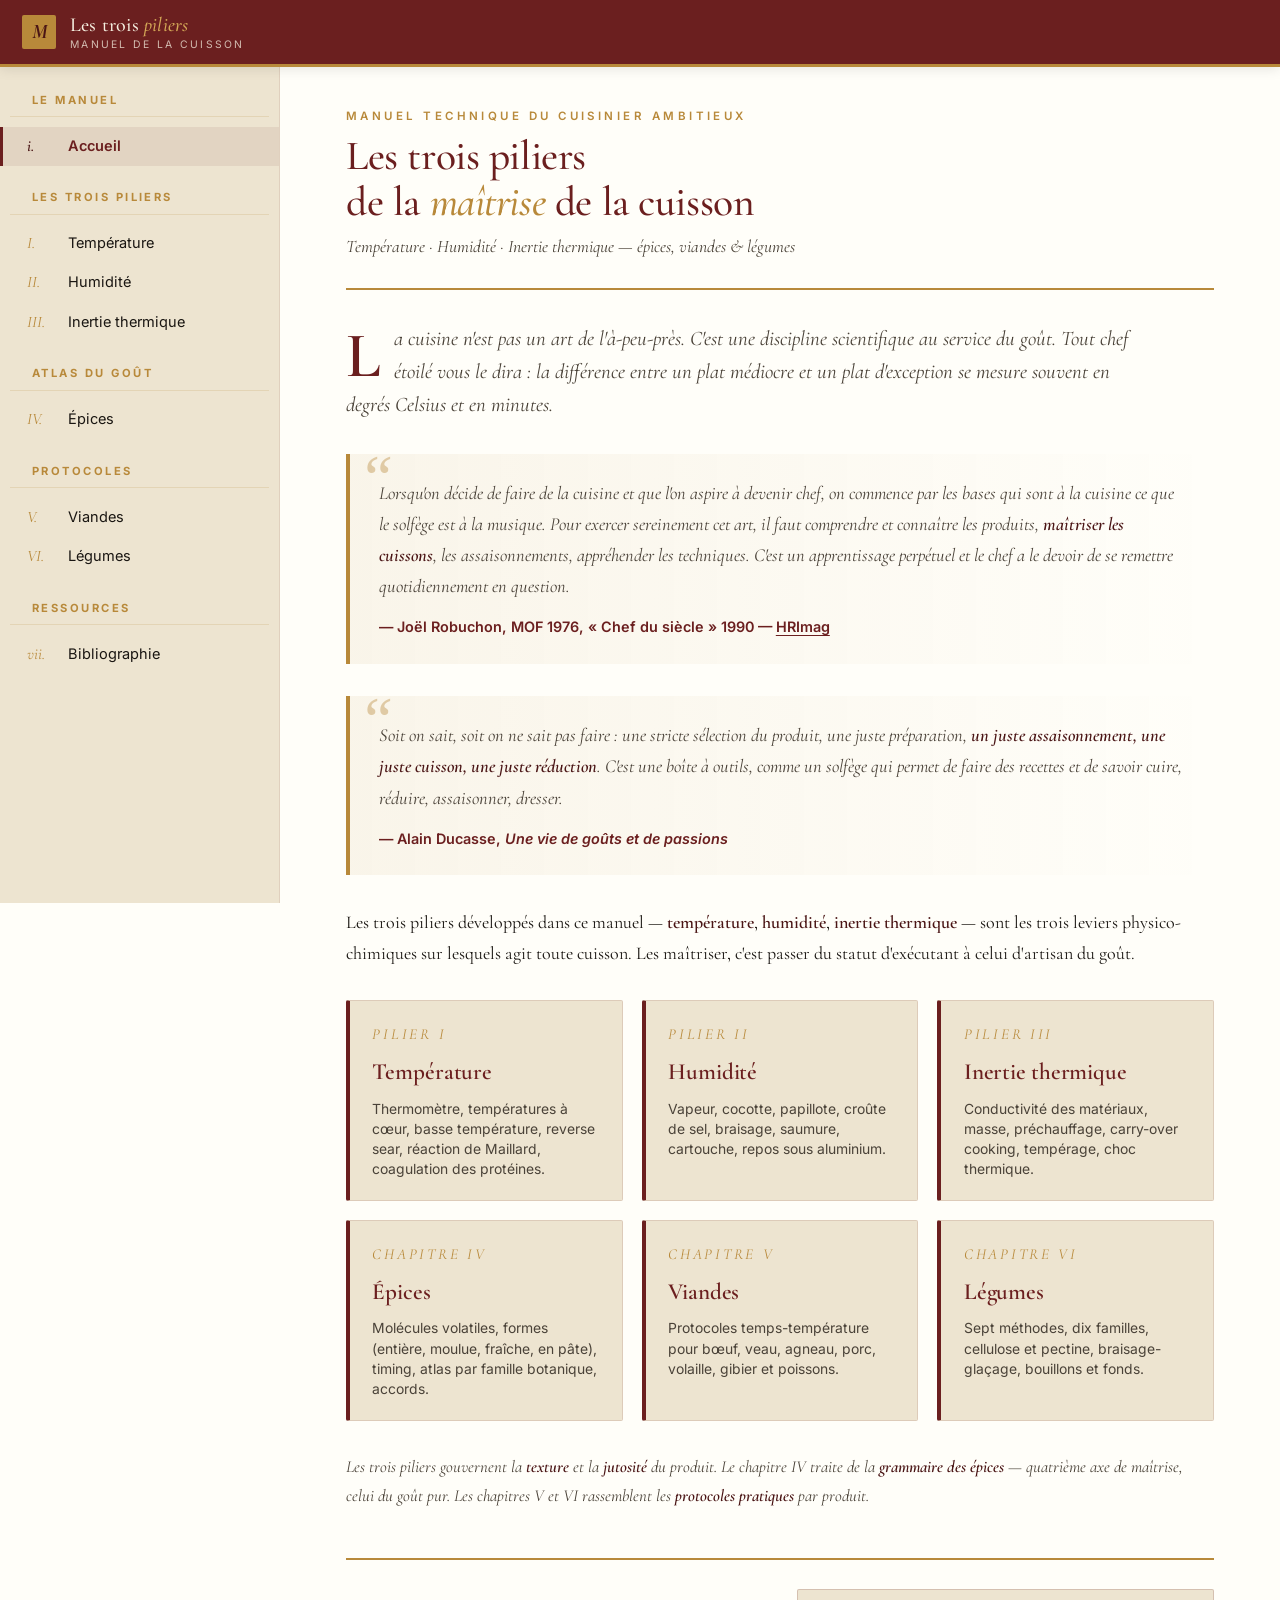
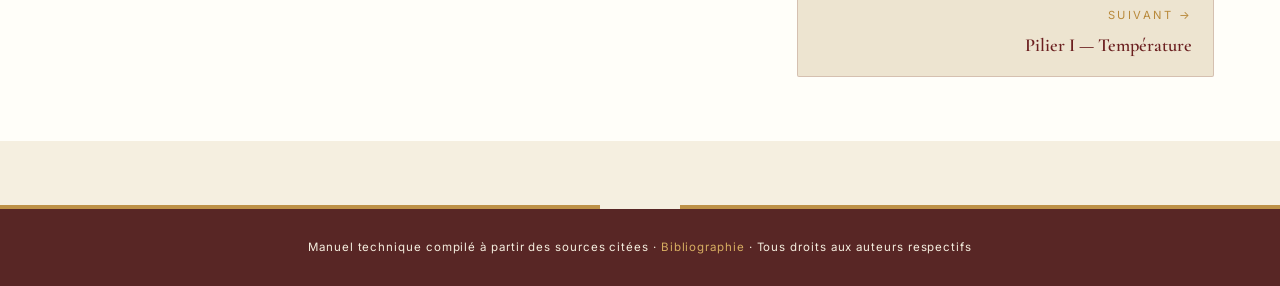
==== index.html @ 74990748 "Initial commit — manuel de cuisson (site statique) Co-Authored-By: Claude Sonnet 4.6 <noreply@anthro" ====
<!DOCTYPE html>
<html lang="fr">
<head>
<meta charset="UTF-8">
<meta name="viewport" content="width=device-width, initial-scale=1.0">
<title>Manuel — Accueil — Manuel de la cuisson</title>
<link rel="preconnect" href="https://fonts.googleapis.com">
<link rel="preconnect" href="https://fonts.gstatic.com" crossorigin>
<link href="https://fonts.googleapis.com/css2?family=Cormorant+Garamond:ital,wght@0,400;0,500;0,600;0,700;1,400&family=Inter:wght@300;400;500;600;700&family=JetBrains+Mono:wght@400;500&display=swap" rel="stylesheet">
<link rel="stylesheet" href="assets/style.css">

<!-- PWA meta -->
<link rel="manifest" href="manifest.json">
<meta name="theme-color" content="#6B1F1F">
<meta name="application-name" content="Manuel de la cuisson">
<meta name="apple-mobile-web-app-capable" content="yes">
<meta name="mobile-web-app-capable" content="yes">
<meta name="apple-mobile-web-app-status-bar-style" content="black-translucent">
<meta name="apple-mobile-web-app-title" content="Cuisson">
<link rel="apple-touch-icon" sizes="180x180" href="assets/apple-touch-icon.png">
<link rel="icon" type="image/png" sizes="192x192" href="assets/icon-192.png">
<link rel="icon" type="image/png" sizes="32x32" href="assets/favicon.png">
<link rel="shortcut icon" href="assets/favicon.png">
</head>
<body>

<header class="site-header">
  <a class="brand" href="index.html">
    <span class="brand-mark">M</span>
    <span class="brand-text">
      Les trois <em>piliers</em>
      <small>Manuel de la cuisson</small>
    </span>
  </a>
  <button class="menu-toggle" id="menuToggle" aria-label="Ouvrir le sommaire" aria-expanded="false" aria-controls="sidebar">☰</button>
</header>

<div class="sidebar-backdrop" id="sidebarBackdrop" aria-hidden="true"></div>

<div class="layout">

<aside class="sidebar" id="sidebar" aria-label="Sommaire du manuel">
  <div class="sidebar-section">
    <div class="sidebar-section-title">Le manuel</div>
    <a href="index.html" class="sidebar-link current"><span class="num">i.</span>Accueil</a>
  </div>
  <div class="sidebar-section">
    <div class="sidebar-section-title">Les trois piliers</div>
    <a href="pilier-1-temperature.html" class="sidebar-link"><span class="num">I.</span>Température</a>
    <a href="pilier-2-humidite.html" class="sidebar-link"><span class="num">II.</span>Humidité</a>
    <a href="pilier-3-inertie.html" class="sidebar-link"><span class="num">III.</span>Inertie thermique</a>
  </div>
  <div class="sidebar-section">
    <div class="sidebar-section-title">Atlas du goût</div>
    <a href="epices.html" class="sidebar-link"><span class="num">IV.</span>Épices</a>
  </div>
  <div class="sidebar-section">
    <div class="sidebar-section-title">Protocoles</div>
    <a href="viandes.html" class="sidebar-link"><span class="num">V.</span>Viandes</a>
    <a href="legumes.html" class="sidebar-link"><span class="num">VI.</span>Légumes</a>
  </div>
  <div class="sidebar-section">
    <div class="sidebar-section-title">Ressources</div>
    <a href="biblio.html" class="sidebar-link"><span class="num">vii.</span>Bibliographie</a>
  </div>
</aside>

<main class="content">

<div class="page-hero">
  <div class="eyebrow">Manuel technique du cuisinier ambitieux</div>
  <h1>Les trois piliers<br>de la <em>maîtrise</em> de la cuisson</h1>
  <p class="subtitle">Température · Humidité · Inertie thermique — épices, viandes & légumes</p>
</div>

<p class="intro-lead">La cuisine n'est pas un art de l'à-peu-près. C'est une discipline scientifique au service du goût. Tout chef étoilé vous le dira&nbsp;: la différence entre un plat médiocre et un plat d'exception se mesure souvent en degrés Celsius et en minutes.</p>

  <blockquote>
    Lorsqu'on décide de faire de la cuisine et que l'on aspire à devenir chef, on commence par les bases qui sont à la cuisine ce que le solfège est à la musique. Pour exercer sereinement cet art, il faut comprendre et connaître les produits, <strong>maîtriser les cuissons</strong>, les assaisonnements, appréhender les techniques. C'est un apprentissage perpétuel et le chef a le devoir de se remettre quotidiennement en question.
    <cite>Joël Robuchon, MOF 1976, &laquo;&nbsp;Chef du siècle&nbsp;&raquo; 1990 — <a href="https://hrimag.com/Quelques-citations-instructives-du-chef-restaurateur-Joel-Robuchon-l-homme-le" target="_blank">HRImag</a></cite>
  </blockquote>

  <blockquote>
    Soit on sait, soit on ne sait pas faire&nbsp;: une stricte sélection du produit, une juste préparation, <strong>un juste assaisonnement, une juste cuisson, une juste réduction</strong>. C'est une boîte à outils, comme un solfège qui permet de faire des recettes et de savoir cuire, réduire, assaisonner, dresser.
    <cite>Alain Ducasse, <em>Une vie de goûts et de passions</em></cite>
  </blockquote>

  <p>Les trois piliers développés dans ce manuel — <strong>température</strong>, <strong>humidité</strong>, <strong>inertie thermique</strong> — sont les trois leviers physico-chimiques sur lesquels agit toute cuisson. Les maîtriser, c'est passer du statut d'exécutant à celui d'artisan du goût.</p>

<div class="home-grid">
  <a class="home-card" href="pilier-1-temperature.html">
    <span class="roman">Pilier I</span>
    <h3>Température</h3>
    <p>Thermomètre, températures à cœur, basse température, reverse sear, réaction de Maillard, coagulation des protéines.</p>
  </a>
  <a class="home-card" href="pilier-2-humidite.html">
    <span class="roman">Pilier II</span>
    <h3>Humidité</h3>
    <p>Vapeur, cocotte, papillote, croûte de sel, braisage, saumure, cartouche, repos sous aluminium.</p>
  </a>
  <a class="home-card" href="pilier-3-inertie.html">
    <span class="roman">Pilier III</span>
    <h3>Inertie thermique</h3>
    <p>Conductivité des matériaux, masse, préchauffage, carry-over cooking, tempérage, choc thermique.</p>
  </a>
  <a class="home-card" href="epices.html">
    <span class="roman">Chapitre IV</span>
    <h3>Épices</h3>
    <p>Molécules volatiles, formes (entière, moulue, fraîche, en pâte), timing, atlas par famille botanique, accords.</p>
  </a>
  <a class="home-card" href="viandes.html">
    <span class="roman">Chapitre V</span>
    <h3>Viandes</h3>
    <p>Protocoles temps-température pour bœuf, veau, agneau, porc, volaille, gibier et poissons.</p>
  </a>
  <a class="home-card" href="legumes.html">
    <span class="roman">Chapitre VI</span>
    <h3>Légumes</h3>
    <p>Sept méthodes, dix familles, cellulose et pectine, braisage-glaçage, bouillons et fonds.</p>
  </a>
</div>

<p style="margin-top:2rem;font-style:italic;color:var(--ink-soft);font-size:1.05rem">Les trois piliers gouvernent la <strong>texture</strong> et la <strong>jutosité</strong> du produit. Le chapitre IV traite de la <strong>grammaire des épices</strong> — quatrième axe de maîtrise, celui du goût pur. Les chapitres V et VI rassemblent les <strong>protocoles pratiques</strong> par produit.</p>

<nav class="pager" aria-label="Pagination">
  <span></span>
  <a class="pager-link next" href="pilier-1-temperature.html">
    <span class="pager-dir">Suivant</span>
    <span class="pager-title">Pilier I — Température</span>
  </a>
</nav>
</main>

</div>

<footer class="site-footer">
  Manuel technique compilé à partir des sources citées · <a href="biblio.html">Bibliographie</a> · Tous droits aux auteurs respectifs
</footer>

<script>
(function(){
  var toggle = document.getElementById('menuToggle');
  var sidebar = document.getElementById('sidebar');
  var backdrop = document.getElementById('sidebarBackdrop');
  if(!toggle || !sidebar) return;
  function open(){
    sidebar.classList.add('open');
    backdrop && backdrop.classList.add('open');
    toggle.setAttribute('aria-expanded','true');
    document.body.style.overflow='hidden';
  }
  function close(){
    sidebar.classList.remove('open');
    backdrop && backdrop.classList.remove('open');
    toggle.setAttribute('aria-expanded','false');
    document.body.style.overflow='';
  }
  toggle.addEventListener('click', function(){
    if(sidebar.classList.contains('open')) close(); else open();
  });
  backdrop && backdrop.addEventListener('click', close);
  document.addEventListener('keydown', function(e){
    if(e.key === 'Escape' && sidebar.classList.contains('open')) close();
  });
})();
</script>

<script>
if ('serviceWorker' in navigator) {
  window.addEventListener('load', function () {
    navigator.serviceWorker.register('service-worker.js').catch(function (err) {
      console.warn('SW registration failed:', err);
    });
  });
}
</script>
</body>
</html>
---- assets/style.css ----
:root{
  --bordeaux:#6B1F1F;
  --bordeaux-dark:#4a1515;
  --cream:#F5EFE0;
  --cream-dark:#EDE4D0;
  --ink:#1a1612;
  --ink-soft:#4a4238;
  --gold:#B8893A;
  --gold-soft:#D4A857;
  --paper:#FFFEF9;
  --astuce-bg:#EDF4E8;
  --astuce-border:#5A7A3E;
  --erreur-bg:#F8E8E4;
  --erreur-border:#A8392E;
  --science-bg:#E8EEF5;
  --science-border:#2E5A8F;
}
*{box-sizing:border-box;margin:0;padding:0}
html{scroll-behavior:smooth;scroll-padding-top:80px}
body{
  font-family:'Cormorant Garamond',Georgia,serif;
  font-size:18px;
  line-height:1.7;
  color:var(--ink);
  background:var(--cream);
  background-image:
    radial-gradient(at 20% 30%,rgba(184,137,58,0.05) 0,transparent 50%),
    radial-gradient(at 80% 70%,rgba(107,31,31,0.04) 0,transparent 50%);
}

/* ===== HEADER ===== */
header.hero{
  background:linear-gradient(135deg,var(--bordeaux) 0%,var(--bordeaux-dark) 100%);
  color:var(--cream);
  padding:5rem 2rem 4rem;
  text-align:center;
  position:relative;
  overflow:hidden;
  border-bottom:8px solid var(--gold);
}
header.hero::before{
  content:"";
  position:absolute;inset:0;
  background-image:
    repeating-linear-gradient(45deg,transparent,transparent 35px,rgba(184,137,58,0.03) 35px,rgba(184,137,58,0.03) 36px);
  pointer-events:none;
}
.hero-eyebrow{
  font-family:'Inter',sans-serif;
  font-size:0.75rem;
  letter-spacing:0.4em;
  text-transform:uppercase;
  color:var(--gold-soft);
  margin-bottom:1.5rem;
  font-weight:500;
}
.hero h1{
  font-family:'Cormorant Garamond',serif;
  font-size:clamp(2.5rem,6vw,4.5rem);
  font-weight:500;
  line-height:1.05;
  margin-bottom:1.5rem;
  letter-spacing:-0.02em;
}
.hero h1 em{
  font-style:italic;
  color:var(--gold-soft);
  font-weight:400;
}
.hero-subtitle{
  font-size:1.25rem;
  font-style:italic;
  max-width:650px;
  margin:0 auto;
  opacity:0.9;
  font-weight:300;
}
.hero-ornament{
  display:flex;
  align-items:center;
  justify-content:center;
  gap:1rem;
  margin-top:2rem;
}
.hero-ornament span{
  width:60px;height:1px;background:var(--gold-soft);
}
.hero-ornament svg{color:var(--gold-soft);width:24px;height:24px}

/* ===== NAV ===== */

nav.toc a::after{
  content:"";
  position:absolute;left:0;bottom:-2px;
  width:0;height:2px;
  background:var(--gold);
  transition:width 0.3s ease;
}

nav.toc a:hover::after{width:100%}

/* ===== MAIN ===== */
main{max-width:1080px;margin:0 auto;padding:3rem 2rem}

section.chapter{
  background:var(--paper);
  padding:3.5rem 3rem;
  margin-bottom:3rem;
  border-radius:2px;
  box-shadow:0 8px 32px rgba(74,21,21,0.08),0 2px 8px rgba(0,0,0,0.04);
  position:relative;
}
section.chapter::before{
  content:"";
  position:absolute;
  top:0;left:0;right:0;
  height:4px;
  background:linear-gradient(90deg,var(--bordeaux),var(--gold),var(--bordeaux));
}

.chapter-number{
  font-family:'Cormorant Garamond',serif;
  font-size:6rem;
  font-weight:500;
  font-style:italic;
  color:var(--gold);
  line-height:1;
  opacity:0.4;
  position:absolute;
  top:1.5rem;right:2.5rem;
  pointer-events:none;
}

h2{
  font-family:'Cormorant Garamond',serif;
  font-size:2.5rem;
  font-weight:500;
  color:var(--bordeaux);
  margin-bottom:0.5rem;
  letter-spacing:-0.01em;
  line-height:1.15;
}
h2 .h2-sub{
  display:block;
  font-size:0.75rem;
  font-family:'Inter',sans-serif;
  font-weight:500;
  letter-spacing:0.4em;
  text-transform:uppercase;
  color:var(--gold);
  margin-bottom:1rem;
}
h2::after{
  content:"";
  display:block;
  width:80px;
  height:3px;
  background:var(--gold);
  margin-top:1.2rem;
  margin-bottom:2rem;
}

h3{
  font-family:'Cormorant Garamond',serif;
  font-size:1.6rem;
  font-weight:600;
  color:var(--bordeaux);
  margin-top:2.5rem;
  margin-bottom:1rem;
  letter-spacing:-0.005em;
}
h3 .h3-num{
  font-style:italic;
  color:var(--gold);
  font-weight:500;
  margin-right:0.5rem;
}

h4{
  font-family:'Inter',sans-serif;
  font-size:1rem;
  font-weight:600;
  color:var(--ink-soft);
  margin-top:1.8rem;
  margin-bottom:0.8rem;
  letter-spacing:0.02em;
}

p{margin-bottom:1.1rem}
p b,strong{color:var(--bordeaux-dark);font-weight:600}

ul,ol{margin:0 0 1.2rem 1.5rem}
li{margin-bottom:0.4rem}

a{color:var(--bordeaux);text-decoration-thickness:1px;text-underline-offset:3px;transition:color 0.2s}
a:hover{color:var(--gold)}

/* ===== TOC interne ===== */
.chapter-toc{
  background:var(--cream-dark);
  border-left:4px solid var(--gold);
  padding:1.2rem 1.5rem;
  margin-bottom:2rem;
  font-family:'Inter',sans-serif;
  font-size:0.85rem;
  line-height:1.8;
}
.chapter-toc strong{
  display:block;
  font-size:0.7rem;
  letter-spacing:0.3em;
  text-transform:uppercase;
  color:var(--bordeaux);
  margin-bottom:0.5rem;
}

/* ===== BLOCKQUOTE ===== */
blockquote{
  border-left:4px solid var(--gold);
  background:linear-gradient(to right,rgba(184,137,58,0.08),transparent);
  padding:1.5rem 1.8rem;
  margin:2rem 0;
  font-family:'Cormorant Garamond',serif;
  font-style:italic;
  font-size:1.15rem;
  color:var(--ink-soft);
  position:relative;
}
blockquote::before{
  content:"\201C";
  position:absolute;
  top:-0.5rem;left:0.5rem;
  font-size:4rem;
  color:var(--gold);
  opacity:0.4;
  font-family:Georgia,serif;
  line-height:1;
}
blockquote cite{
  display:block;
  margin-top:0.8rem;
  font-style:normal;
  font-weight:600;
  color:var(--bordeaux);
  font-size:0.9rem;
  font-family:'Inter',sans-serif;
}
blockquote cite::before{content:"— "}

/* ===== CALLOUTS ===== */
.callout{
  padding:1.2rem 1.5rem;
  margin:1.5rem 0;
  border-radius:2px;
  border-left:4px solid;
  font-size:0.95rem;
  line-height:1.65;
  font-family:'Inter',sans-serif;
}
.callout-title{
  display:block;
  font-weight:700;
  font-size:0.75rem;
  letter-spacing:0.15em;
  text-transform:uppercase;
  margin-bottom:0.6rem;
}
.callout p{margin-bottom:0.5rem;font-family:'Inter',sans-serif}
.callout p:last-child{margin-bottom:0}

.astuce{background:var(--astuce-bg);border-color:var(--astuce-border)}
.astuce .callout-title{color:var(--astuce-border)}
.astuce .callout-title::before{content:"◆ Astuce du chef"}

.erreur{background:var(--erreur-bg);border-color:var(--erreur-border)}
.erreur .callout-title{color:var(--erreur-border)}
.erreur .callout-title::before{content:"✕ Erreur fréquente"}

.science{background:var(--science-bg);border-color:var(--science-border)}
.science .callout-title{color:var(--science-border)}
.science .callout-title::before{content:"⚗ La science derrière la technique"}

/* ===== TABLES ===== */
.table-wrapper{
  overflow-x:auto;
  margin:1.5rem 0;
  border:1px solid rgba(107,31,31,0.15);
  border-radius:2px;
  box-shadow:0 2px 8px rgba(0,0,0,0.04);
}
table{
  width:100%;
  border-collapse:collapse;
  font-family:'Inter',sans-serif;
  font-size:0.9rem;
}
thead{
  background:var(--bordeaux);
  color:var(--cream);
}
th{
  padding:0.9rem 1rem;
  text-align:left;
  font-weight:600;
  letter-spacing:0.03em;
  font-size:0.8rem;
  text-transform:uppercase;
  border-right:1px solid rgba(255,255,255,0.1);
}
th:last-child{border-right:none}
td{
  padding:0.8rem 1rem;
  border-bottom:1px solid rgba(107,31,31,0.08);
  border-right:1px solid rgba(107,31,31,0.06);
  vertical-align:top;
}
td:last-child{border-right:none}
tbody tr:nth-child(even){background:var(--cream-dark)}
tbody tr:hover{background:rgba(184,137,58,0.08)}
td b{color:var(--bordeaux-dark)}

/* ===== INTRO ===== */
.intro-section{
  background:linear-gradient(135deg,var(--paper) 0%,var(--cream-dark) 100%);
}
.intro-lead{
  font-size:1.3rem;
  font-style:italic;
  color:var(--ink-soft);
  margin-bottom:2rem;
  line-height:1.6;
  max-width:800px;
}
.intro-lead::first-letter{
  font-size:4rem;
  float:left;
  line-height:0.9;
  margin:0.3rem 0.8rem 0 0;
  color:var(--bordeaux);
  font-weight:600;
  font-style:normal;
}

/* ===== PILLARS PREVIEW ===== */
.pillars-grid{
  display:grid;
  grid-template-columns:repeat(auto-fit,minmax(280px,1fr));
  gap:1.5rem;
  margin:2.5rem 0;
}
.pillar-card{
  background:var(--paper);
  padding:1.8rem;
  border:1px solid rgba(107,31,31,0.12);
  border-top:4px solid var(--gold);
  position:relative;
  transition:transform 0.3s ease,box-shadow 0.3s ease;
}
.pillar-card:hover{
  transform:translateY(-4px);
  box-shadow:0 12px 32px rgba(74,21,21,0.12);
}
.pillar-card .pillar-num{
  font-family:'Cormorant Garamond',serif;
  font-size:3rem;
  font-style:italic;
  color:var(--gold);
  line-height:1;
  margin-bottom:0.5rem;
  font-weight:500;
}
.pillar-card h4{
  font-family:'Cormorant Garamond',serif;
  font-size:1.5rem;
  font-weight:600;
  color:var(--bordeaux);
  margin-bottom:0.8rem;
  text-transform:none;
  letter-spacing:0;
}
.pillar-card p{
  font-size:0.95rem;
  font-family:'Inter',sans-serif;
  color:var(--ink-soft);
  line-height:1.6;
  margin-bottom:0;
}

/* ===== BIBLIO ===== */
.biblio-grid{
  display:grid;
  grid-template-columns:repeat(auto-fit,minmax(280px,1fr));
  gap:2rem;
  margin-top:1.5rem;
}
.biblio-block h4{
  border-bottom:2px solid var(--gold);
  padding-bottom:0.4rem;
  margin-bottom:1rem;
  font-family:'Cormorant Garamond',serif;
  font-size:1.15rem;
  font-weight:600;
  color:var(--bordeaux);
  text-transform:none;
  letter-spacing:0;
}
.biblio-block ul{margin-left:0;list-style:none}
.biblio-block li{
  font-family:'Inter',sans-serif;
  font-size:0.9rem;
  padding:0.5rem 0;
  border-bottom:1px solid rgba(107,31,31,0.08);
  line-height:1.5;
}
.biblio-block li:last-child{border-bottom:none}

/* ===== FOOTER ===== */
footer{
  background:var(--bordeaux-dark);
  color:var(--cream);
  padding:3rem 2rem;
  text-align:center;
  margin-top:4rem;
  position:relative;
  border-top:6px solid var(--gold);
}
footer::before{
  content:"";
  position:absolute;
  top:-6px;left:50%;
  transform:translateX(-50%);
  width:80px;height:6px;
  background:var(--cream);
}
footer blockquote{
  border:none;
  background:none;
  padding:0;
  max-width:700px;
  margin:0 auto 1.5rem;
  font-size:1.4rem;
  color:var(--gold-soft);
}
footer blockquote::before{display:none}
footer blockquote cite{color:var(--cream);font-style:italic;font-family:'Cormorant Garamond',serif;font-weight:400;font-size:1rem}
footer .copyright{
  font-family:'Inter',sans-serif;
  font-size:0.75rem;
  opacity:0.6;
  letter-spacing:0.08em;
  text-transform:uppercase;
}

/* ===== UTILS ===== */
.lead{font-size:1.15rem;line-height:1.6;color:var(--ink-soft);margin-bottom:1.5rem}

/* ===== ÉPICES — FICHES & GRILLE ===== */
.spice-grid{
  display:grid;
  grid-template-columns:repeat(auto-fit,minmax(320px,1fr));
  gap:1.3rem;
  margin:1.4rem 0 2rem;
}
.spice-card{
  background:var(--cream-dark);
  border:1px solid rgba(107,31,31,0.12);
  border-left:4px solid var(--bordeaux);
  padding:1.2rem 1.3rem 1.1rem;
  border-radius:2px;
  font-family:'Inter',sans-serif;
  font-size:0.86rem;
  line-height:1.55;
  transition:transform 0.25s ease,box-shadow 0.25s ease;
}
.spice-card:hover{
  transform:translateY(-2px);
  box-shadow:0 8px 20px rgba(74,21,21,0.08);
}
.spice-card h5{
  font-family:'Cormorant Garamond',serif;
  font-size:1.35rem;
  font-weight:600;
  color:var(--bordeaux);
  margin-bottom:0.05rem;
  letter-spacing:-0.005em;
  line-height:1.15;
}
.spice-card .latin{
  font-family:'Cormorant Garamond',serif;
  font-style:italic;
  font-size:0.85rem;
  color:var(--ink-soft);
  display:block;
  margin-bottom:0.7rem;
  opacity:0.85;
  border-bottom:1px dotted rgba(107,31,31,0.18);
  padding-bottom:0.4rem;
}
.spice-card dl{
  display:grid;
  grid-template-columns:max-content 1fr;
  gap:0.35rem 0.9rem;
  margin:0.5rem 0 0;
}
.spice-card dt{
  font-weight:700;
  color:var(--bordeaux-dark);
  font-size:0.68rem;
  letter-spacing:0.05em;
  text-transform:uppercase;
  padding-top:0.15rem;
}
.spice-card dd{
  margin:0;
  color:var(--ink);
}
.spice-card dd b{color:var(--bordeaux-dark)}
.spice-family-intro{
  background:linear-gradient(to right,rgba(184,137,58,0.07),transparent);
  border-left:3px solid var(--gold);
  padding:0.9rem 1.2rem;
  margin:1.4rem 0 0.8rem;
  font-family:'Cormorant Garamond',serif;
  font-style:italic;
  font-size:1.05rem;
  color:var(--ink-soft);
  line-height:1.55;
}
h4 .h4-sub{
  display:inline-block;
  font-family:'Cormorant Garamond',serif;
  font-style:italic;
  color:var(--gold);
  margin-right:0.5rem;
  text-transform:none;
  letter-spacing:0;
  font-weight:500;
  font-size:1.05rem;
}
/* En-têtes de famille botanique dans l'Atlas */
#epices h4{
  font-family:'Cormorant Garamond',serif;
  font-size:1.35rem;
  font-weight:600;
  color:var(--bordeaux);
  text-transform:none;
  letter-spacing:-0.005em;
  margin-top:2.3rem;
  padding-bottom:0.4rem;
  border-bottom:2px solid var(--gold);
  display:inline-block;
}

/* ===== RESPONSIVE ===== */
@media (max-width:768px){
  body{font-size:16px}
  section.chapter{padding:2.5rem 1.5rem}
  .chapter-number{font-size:4rem;top:1rem;right:1rem}
  h2{font-size:2rem}
  h3{font-size:1.35rem}
  
  blockquote{padding:1rem 1.2rem;font-size:1.05rem}
  .hero h1{font-size:2.2rem}
  .spice-grid{grid-template-columns:1fr;gap:1rem}
  .spice-card{padding:1rem}
}

/* Print styles */
@media print{
  
  section.chapter{box-shadow:none;page-break-inside:avoid}
}

/* ===== AJOUTS FUSION (V2) ===== */
.family-intro{
  background:linear-gradient(to right,rgba(184,137,58,0.07),transparent);
  border-left:3px solid var(--gold);
  padding:0.9rem 1.2rem;
  margin:1.4rem 0 0.8rem;
  font-family:'Cormorant Garamond',serif;
  font-style:italic;
  font-size:1.05rem;
  color:var(--ink-soft);
  line-height:1.55;
}

.atlas-gap-note{
  background:linear-gradient(to right,rgba(184,137,58,0.10),rgba(184,137,58,0.02));
  border:1px dashed var(--gold);
  border-radius:2px;
  padding:1.2rem 1.5rem;
  margin:1.5rem 0;
  font-family:'Inter',sans-serif;
  font-size:0.88rem;
  color:var(--ink-soft);
  line-height:1.65;
}
.atlas-gap-note strong{color:var(--bordeaux-dark)}

/* ===================================================================
   LAYOUT WIKI MULTI-PAGES
   =================================================================== */

/* Reset base padding/margins on body since layout drives this */
body{
  background:var(--cream);
}

/* ----- HEADER STICKY ----- */
header.site-header{
  position:sticky;
  top:0;
  z-index:50;
  background:var(--bordeaux);
  color:var(--cream);
  border-bottom:3px solid var(--gold);
  padding:0.85rem 1.4rem;
  display:flex;
  align-items:center;
  justify-content:space-between;
  gap:1rem;
  box-shadow:0 2px 12px rgba(0,0,0,0.10);
}
header.site-header .brand{
  display:flex;
  align-items:center;
  gap:0.85rem;
  text-decoration:none;
  color:var(--cream);
}
header.site-header .brand-mark{
  width:34px;height:34px;
  display:flex;align-items:center;justify-content:center;
  background:var(--gold);
  color:var(--bordeaux-dark);
  border-radius:2px;
  font-family:'Cormorant Garamond',serif;
  font-weight:700;
  font-style:italic;
  font-size:1.3rem;
  line-height:1;
}
header.site-header .brand-text{
  font-family:'Cormorant Garamond',serif;
  font-size:1.25rem;
  font-weight:500;
  letter-spacing:0.01em;
  line-height:1.1;
}
header.site-header .brand-text em{
  font-style:italic;
  color:var(--gold-soft);
}
header.site-header .brand-text small{
  display:block;
  font-family:'Inter',sans-serif;
  font-size:0.65rem;
  letter-spacing:0.22em;
  text-transform:uppercase;
  opacity:0.75;
  margin-top:0.2rem;
  font-weight:400;
}

/* Header mobile toggle */
.menu-toggle{
  display:none;
  background:transparent;
  border:1px solid rgba(245,239,224,0.35);
  color:var(--cream);
  width:38px;height:38px;
  border-radius:3px;
  cursor:pointer;
  font-size:1.1rem;
  line-height:1;
  font-family:'Inter',sans-serif;
}
.menu-toggle:hover{background:rgba(245,239,224,0.10)}
.menu-toggle:focus-visible{outline:2px solid var(--gold);outline-offset:2px}

/* ----- LAYOUT ----- */
.layout{
  display:grid;
  grid-template-columns:280px 1fr;
  min-height:calc(100vh - 64px);
  background:var(--paper);
}

/* ----- SIDEBAR ----- */
aside.sidebar{
  background:var(--cream-dark);
  border-right:1px solid rgba(107,31,31,0.10);
  padding:1.5rem 0 4rem;
  font-family:'Inter',sans-serif;
  position:sticky;
  top:64px;
  align-self:start;
  height:calc(100vh - 64px);
  overflow-y:auto;
  scrollbar-width:thin;
  scrollbar-color:var(--gold) transparent;
}
aside.sidebar::-webkit-scrollbar{width:8px}
aside.sidebar::-webkit-scrollbar-thumb{background:var(--gold);border-radius:4px}

.sidebar-section{
  margin-bottom:1.4rem;
}
.sidebar-section-title{
  font-size:0.7rem;
  font-weight:700;
  letter-spacing:0.22em;
  text-transform:uppercase;
  color:var(--gold);
  padding:0 1.4rem 0.4rem;
  border-bottom:1px solid rgba(184,137,58,0.18);
  margin:0 0.6rem 0.6rem;
}
.sidebar-link{
  display:block;
  padding:0.55rem 1.4rem 0.55rem 1.5rem;
  font-size:0.91rem;
  color:var(--ink);
  text-decoration:none;
  line-height:1.35;
  border-left:3px solid transparent;
  transition:background 0.15s,border-color 0.15s,color 0.15s;
}
.sidebar-link:hover{
  background:rgba(184,137,58,0.10);
  color:var(--bordeaux);
}
.sidebar-link.current{
  background:rgba(107,31,31,0.08);
  border-left-color:var(--bordeaux);
  color:var(--bordeaux);
  font-weight:600;
}
.sidebar-link .num{
  font-family:'Cormorant Garamond',serif;
  font-style:italic;
  color:var(--gold);
  font-size:1rem;
  margin-right:0.55rem;
  display:inline-block;
  min-width:2em;
}
.sidebar-link.current .num{color:var(--bordeaux-dark)}

.sidebar-sub{
  display:block;
  padding:0.4rem 1.4rem 0.4rem 3rem;
  font-size:0.82rem;
  color:var(--ink-soft);
  text-decoration:none;
  border-left:3px solid transparent;
  transition:background 0.15s,color 0.15s;
  line-height:1.35;
}
.sidebar-sub:hover{
  background:rgba(184,137,58,0.07);
  color:var(--bordeaux);
}
.sidebar-sub .num{
  color:var(--gold);
  font-family:'Cormorant Garamond',serif;
  font-style:italic;
  margin-right:0.4rem;
  display:inline-block;
  min-width:2.5em;
  font-size:0.92rem;
}

/* ----- CONTENT ----- */
main.content{
  background:var(--paper);
  min-width:0;
  padding:2.5rem 3.5rem 4rem;
  max-width:980px;
}
@media (max-width:1100px){
  main.content{padding:2.2rem 2.2rem 3rem}
}

/* Breadcrumb */
.breadcrumb{
  font-family:'Inter',sans-serif;
  font-size:0.78rem;
  letter-spacing:0.06em;
  color:var(--ink-soft);
  margin-bottom:1.5rem;
  padding-bottom:0.8rem;
  border-bottom:1px solid rgba(107,31,31,0.08);
}
.breadcrumb a{
  color:var(--ink-soft);
  text-decoration:none;
  border-bottom:1px dotted rgba(74,66,56,0.3);
}
.breadcrumb a:hover{color:var(--bordeaux);border-bottom-color:var(--bordeaux)}
.breadcrumb .sep{margin:0 0.5rem;color:var(--gold);opacity:0.7}
.breadcrumb .current{color:var(--bordeaux);font-weight:500}

/* Override .chapter padding since we're in flow content */
section.chapter{
  padding:0;
  margin:0 0 3rem;
  box-shadow:none;
  background:transparent;
}
section.chapter::before{display:none}
section.chapter > .chapter-number{
  display:none; /* handled by hero in content */
}

/* Page hero (replaces the global hero on each chapter page) */
.page-hero{
  margin-bottom:2rem;
  padding-bottom:1.6rem;
  border-bottom:2px solid var(--gold);
}
.page-hero .eyebrow{
  font-family:'Inter',sans-serif;
  font-size:0.72rem;
  font-weight:600;
  letter-spacing:0.3em;
  text-transform:uppercase;
  color:var(--gold);
  margin-bottom:0.5rem;
}
.page-hero h1{
  font-family:'Cormorant Garamond',serif;
  font-size:2.6rem;
  font-weight:500;
  color:var(--bordeaux);
  line-height:1.1;
  letter-spacing:-0.01em;
  margin-bottom:0.4rem;
}
.page-hero h1 em{
  font-style:italic;
  color:var(--gold);
  font-weight:500;
}
.page-hero p.subtitle{
  font-family:'Cormorant Garamond',serif;
  font-style:italic;
  color:var(--ink-soft);
  font-size:1.1rem;
  margin-bottom:0;
}

/* Prev / Next pager */
.pager{
  margin-top:3rem;
  padding-top:1.8rem;
  border-top:2px solid var(--gold);
  display:flex;
  justify-content:space-between;
  gap:1.2rem;
  flex-wrap:wrap;
}
.pager-link{
  flex:1 1 280px;
  max-width:48%;
  display:block;
  padding:1rem 1.3rem;
  border:1px solid rgba(107,31,31,0.18);
  border-radius:2px;
  text-decoration:none;
  background:var(--cream-dark);
  transition:transform 0.18s,box-shadow 0.18s,border-color 0.18s;
}
.pager-link:hover{
  transform:translateY(-2px);
  box-shadow:0 4px 14px rgba(74,21,21,0.10);
  border-color:var(--gold);
}
.pager-link .pager-dir{
  display:block;
  font-family:'Inter',sans-serif;
  font-size:0.7rem;
  letter-spacing:0.22em;
  text-transform:uppercase;
  color:var(--gold);
  margin-bottom:0.3rem;
}
.pager-link .pager-title{
  font-family:'Cormorant Garamond',serif;
  font-size:1.15rem;
  color:var(--bordeaux);
  font-weight:600;
  line-height:1.2;
}
.pager-link.next{text-align:right}
.pager-link.prev .pager-dir::before{content:"← "}
.pager-link.next .pager-dir::after{content:" →"}

/* Footer (compact for multi-page) */
footer.site-footer{
  background:var(--bordeaux-dark);
  color:var(--cream);
  text-align:center;
  padding:1.8rem 1.5rem;
  border-top:4px solid var(--gold);
  font-family:'Inter',sans-serif;
  font-size:0.72rem;
  letter-spacing:0.08em;
  opacity:0.92;
}
footer.site-footer a{color:var(--gold-soft);text-decoration:none}
footer.site-footer a:hover{color:var(--cream)}

/* Mobile overlay (when sidebar opens as drawer) */
.sidebar-backdrop{
  display:none;
  position:fixed;
  inset:0;
  background:rgba(26,22,18,0.5);
  z-index:90;
}
.sidebar-backdrop.open{display:block}

/* ===== INDEX (accueil) ===== */
.home-grid{
  display:grid;
  grid-template-columns:repeat(auto-fit,minmax(240px,1fr));
  gap:1.2rem;
  margin:2rem 0 1.5rem;
}
.home-card{
  display:block;
  background:var(--cream-dark);
  border:1px solid rgba(107,31,31,0.12);
  border-left:4px solid var(--bordeaux);
  padding:1.3rem 1.4rem;
  border-radius:2px;
  text-decoration:none;
  transition:transform 0.18s,box-shadow 0.18s,border-color 0.18s;
}
.home-card:hover{
  transform:translateY(-3px);
  box-shadow:0 8px 22px rgba(74,21,21,0.10);
  border-left-color:var(--gold);
}
.home-card .roman{
  font-family:'Cormorant Garamond',serif;
  font-style:italic;
  font-size:0.95rem;
  color:var(--gold);
  letter-spacing:0.18em;
  text-transform:uppercase;
  margin-bottom:0.3rem;
  display:block;
}
.home-card h3{
  font-family:'Cormorant Garamond',serif;
  color:var(--bordeaux);
  font-size:1.45rem;
  font-weight:600;
  margin:0 0 0.4rem;
  border-bottom:none;
}
.home-card p{
  font-family:'Inter',sans-serif;
  font-size:0.87rem;
  color:var(--ink-soft);
  margin:0;
  line-height:1.45;
}

/* ===== MEDIA QUERIES ===== */
@media (max-width:900px){
  .layout{
    grid-template-columns:1fr;
  }
  aside.sidebar{
    position:fixed;
    top:0; left:0;
    width:min(86vw,320px);
    height:100vh;
    transform:translateX(-100%);
    transition:transform 0.28s ease;
    z-index:95;
    background:var(--paper);
    box-shadow:6px 0 20px rgba(0,0,0,0.18);
    padding-top:1rem;
  }
  aside.sidebar.open{transform:translateX(0)}
  .menu-toggle{display:flex;align-items:center;justify-content:center}
  main.content{padding:1.6rem 1.4rem 3rem;max-width:100%}
  .page-hero h1{font-size:2rem}
  .pager-link{max-width:100%}
}
@media (max-width:600px){
  header.site-header{padding:0.7rem 1rem}
  header.site-header .brand-text{font-size:1.05rem}
  header.site-header .brand-text small{font-size:0.6rem;letter-spacing:0.18em}
  main.content{padding:1.3rem 1.1rem 2.5rem}
  .page-hero h1{font-size:1.7rem}
  body{font-size:16px}
  h2{font-size:1.8rem}
  h3{font-size:1.25rem}
}

@media print{
  header.site-header,aside.sidebar,.pager,.sidebar-backdrop,.menu-toggle,footer.site-footer{display:none !important}
  .layout{display:block}
  main.content{max-width:100%;padding:0}
}
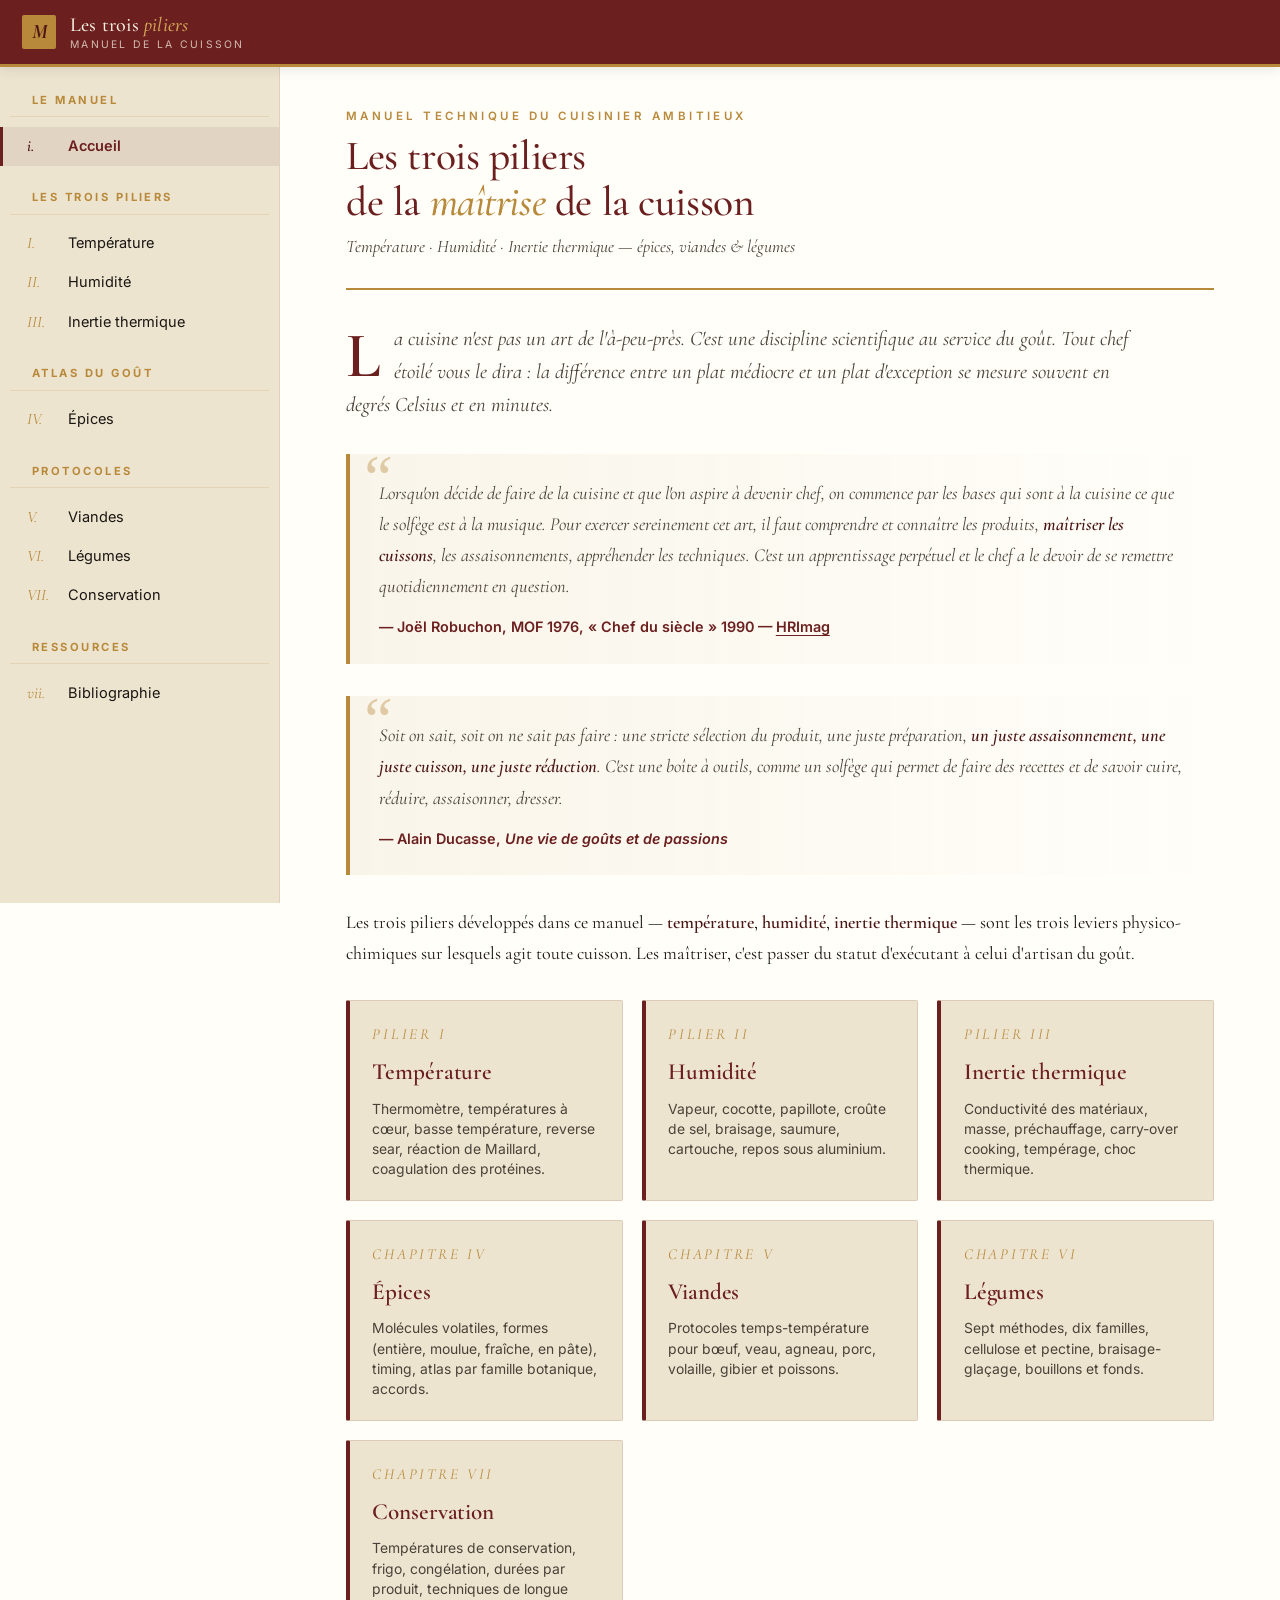
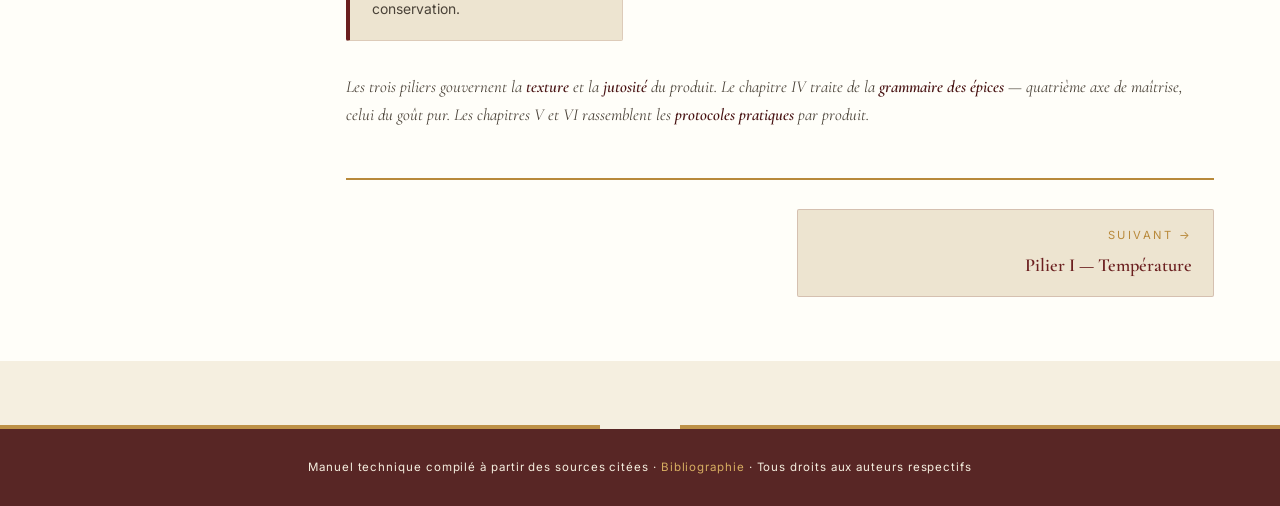
==== commit 78d3fffc: "Ajout de la carte Conservation sur la page d'accueil Co-Authored-By: Claude Sonnet 4.6 <noreply@anth" ====
--- a/index.html
+++ b/index.html
@@ -58,6 +58,7 @@
     <div class="sidebar-section-title">Protocoles</div>
     <a href="viandes.html" class="sidebar-link"><span class="num">V.</span>Viandes</a>
     <a href="legumes.html" class="sidebar-link"><span class="num">VI.</span>Légumes</a>
+    <a href="conservation.html" class="sidebar-link"><span class="num">VII.</span>Conservation</a>
   </div>
   <div class="sidebar-section">
     <div class="sidebar-section-title">Ressources</div>
@@ -118,6 +119,11 @@
     <h3>Légumes</h3>
     <p>Sept méthodes, dix familles, cellulose et pectine, braisage-glaçage, bouillons et fonds.</p>
   </a>
+  <a class="home-card" href="conservation.html">
+    <span class="roman">Chapitre VII</span>
+    <h3>Conservation</h3>
+    <p>Températures de conservation, frigo, congélation, durées par produit, techniques de longue conservation.</p>
+  </a>
 </div>
 
 <p style="margin-top:2rem;font-style:italic;color:var(--ink-soft);font-size:1.05rem">Les trois piliers gouvernent la <strong>texture</strong> et la <strong>jutosité</strong> du produit. Le chapitre IV traite de la <strong>grammaire des épices</strong> — quatrième axe de maîtrise, celui du goût pur. Les chapitres V et VI rassemblent les <strong>protocoles pratiques</strong> par produit.</p>
--- a/assets/style.css
+++ b/assets/style.css
@@ -1010,3 +1010,112 @@
   .layout{display:block}
   main.content{max-width:100%;padding:0}
 }
+
+/* ===== FLOATING SECTION BUTTON ===== */
+.toc-float-btn{
+  display:none;
+  position:fixed;
+  bottom:1.4rem;
+  right:1.2rem;
+  z-index:900;
+  background:var(--bordeaux);
+  color:var(--cream);
+  border:2px solid var(--gold);
+  border-radius:2rem;
+  padding:0.55rem 1.1rem;
+  font-family:'Inter',sans-serif;
+  font-size:0.75rem;
+  font-weight:600;
+  letter-spacing:0.1em;
+  text-transform:uppercase;
+  cursor:pointer;
+  box-shadow:0 4px 20px rgba(74,21,21,0.35);
+  transition:background 0.2s,transform 0.15s;
+  align-items:center;
+  gap:0.4rem;
+}
+.toc-float-btn:active{transform:scale(0.94)}
+
+/* ===== SECTION BOTTOM SHEET ===== */
+.toc-sheet-backdrop{
+  display:none;
+  position:fixed;
+  inset:0;
+  background:rgba(26,22,18,0.5);
+  z-index:950;
+}
+.toc-sheet-backdrop.open{display:block}
+
+.toc-sheet{
+  position:fixed;
+  bottom:0;left:0;right:0;
+  background:var(--paper);
+  border-top:4px solid var(--gold);
+  border-radius:16px 16px 0 0;
+  max-height:72vh;
+  overflow-y:auto;
+  z-index:960;
+  transform:translateY(100%);
+  transition:transform 0.28s cubic-bezier(0.32,0.72,0,1);
+  padding:1.4rem 1.4rem 2.5rem;
+  -webkit-overflow-scrolling:touch;
+}
+.toc-sheet.open{transform:translateY(0)}
+
+.toc-sheet-header{
+  display:flex;
+  align-items:center;
+  justify-content:space-between;
+  margin-bottom:0.9rem;
+  padding-bottom:0.7rem;
+  border-bottom:1px solid var(--cream-dark);
+}
+.toc-sheet-title{
+  font-family:'Inter',sans-serif;
+  font-size:0.68rem;
+  font-weight:600;
+  letter-spacing:0.32em;
+  text-transform:uppercase;
+  color:var(--bordeaux);
+}
+.toc-sheet-close{
+  background:none;
+  border:none;
+  font-size:1.2rem;
+  color:var(--ink-soft);
+  cursor:pointer;
+  padding:0.2rem 0.5rem;
+  line-height:1;
+}
+.toc-sheet-list{
+  list-style:none;
+  margin:0;padding:0;
+}
+.toc-sheet-list li a{
+  display:flex;
+  align-items:baseline;
+  gap:0.6rem;
+  padding:0.65rem 0;
+  border-bottom:1px solid var(--cream-dark);
+  font-family:'Inter',sans-serif;
+  font-size:0.9rem;
+  color:var(--ink);
+  text-decoration:none;
+}
+.toc-sheet-list li:last-child a{border-bottom:none}
+.toc-sheet-list li a:active{color:var(--bordeaux)}
+.toc-num{
+  font-family:'Cormorant Garamond',serif;
+  font-style:italic;
+  color:var(--gold);
+  font-size:0.85rem;
+  min-width:2rem;
+  flex-shrink:0;
+}
+
+@media (max-width:900px){
+  .toc-float-btn{display:flex}
+}
+@media print{
+  .toc-float-btn,.toc-sheet,.toc-sheet-backdrop{display:none !important}
+}
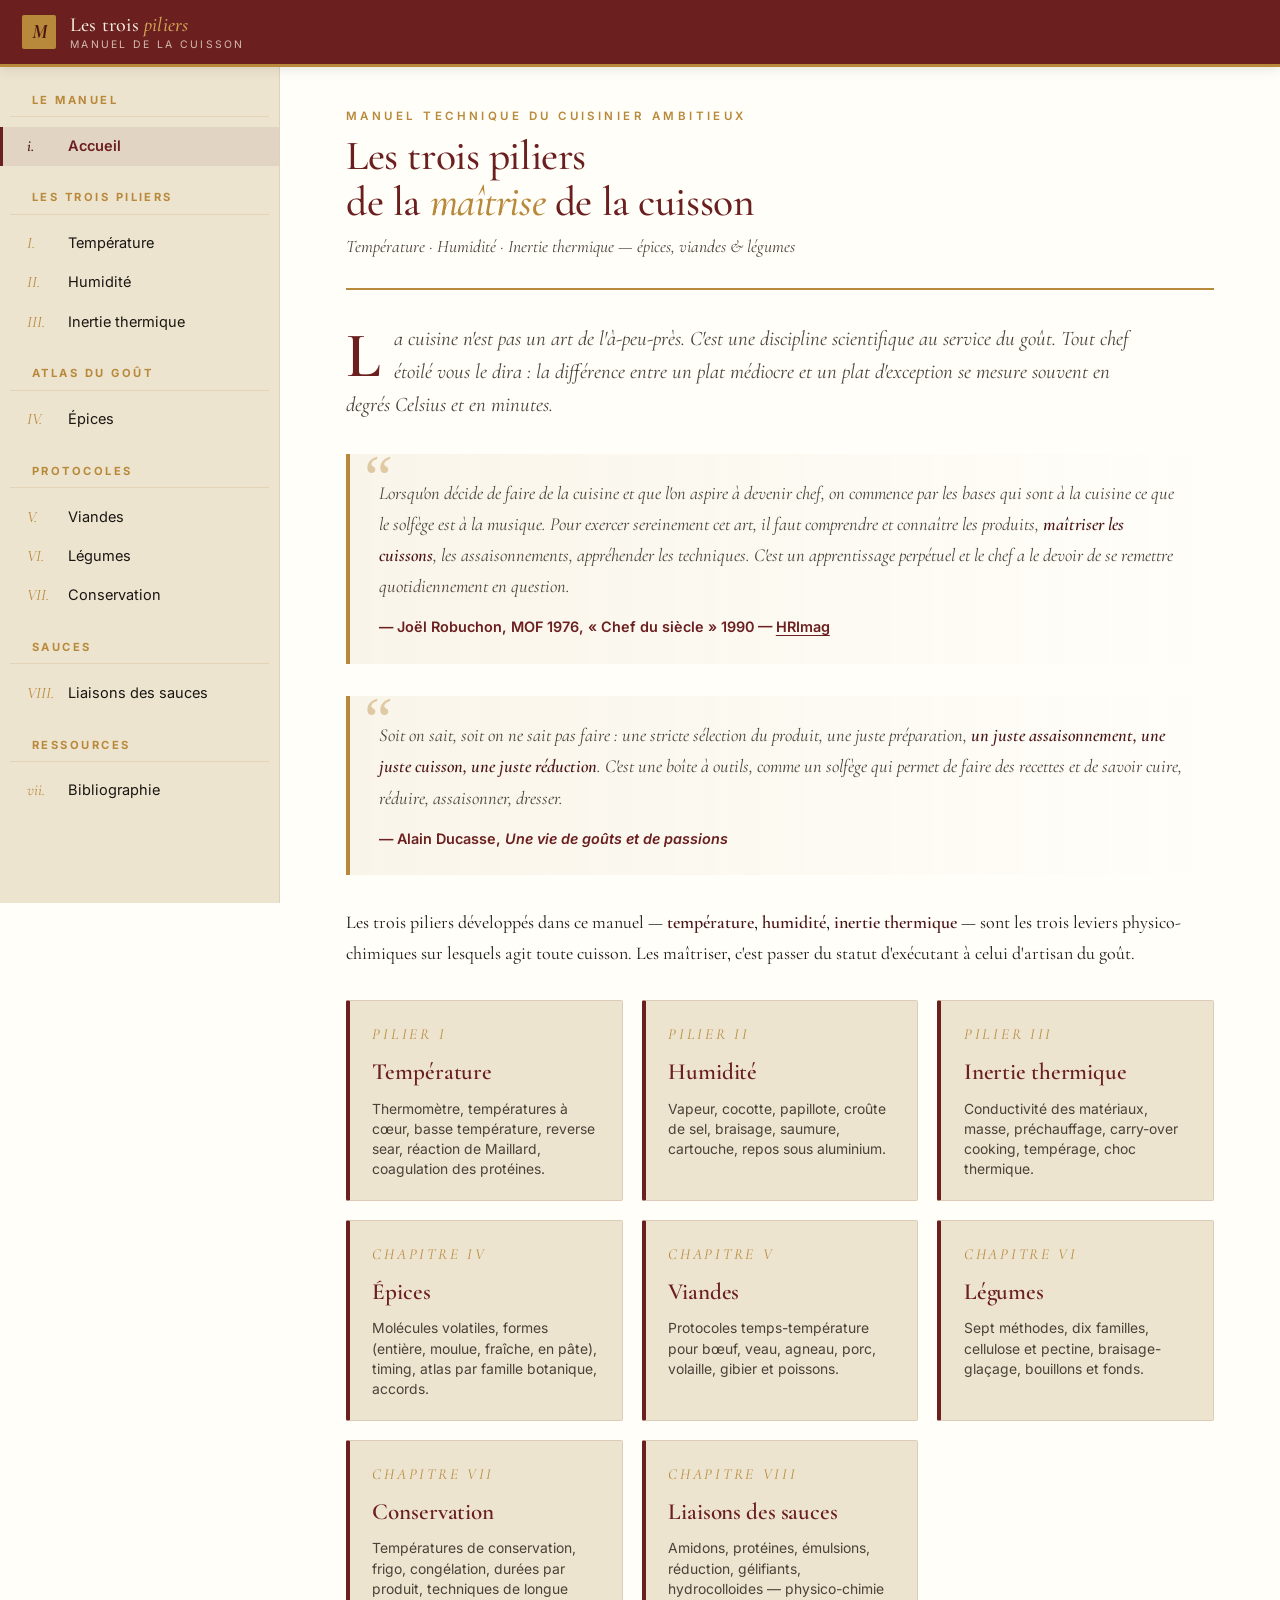
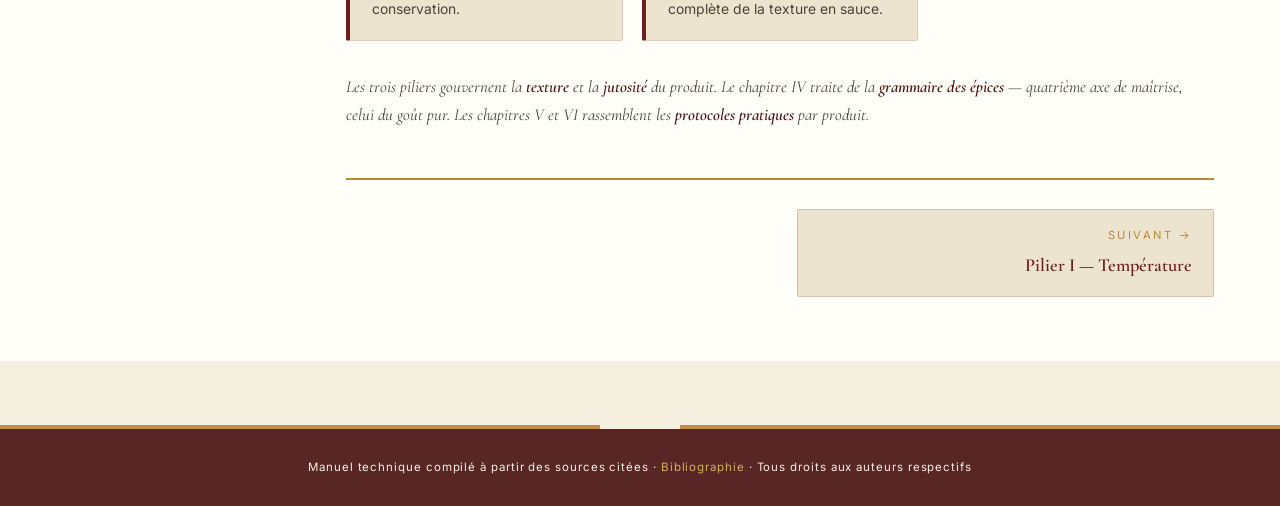
==== commit 30bf4bca: "Chapitre VIII — Liaisons des sauces Nouvelle page liaisons.html couvrant les 7 familles de liaisons " ====
--- a/index.html
+++ b/index.html
@@ -59,6 +59,10 @@
     <a href="viandes.html" class="sidebar-link"><span class="num">V.</span>Viandes</a>
     <a href="legumes.html" class="sidebar-link"><span class="num">VI.</span>Légumes</a>
     <a href="conservation.html" class="sidebar-link"><span class="num">VII.</span>Conservation</a>
+  </div>
+  <div class="sidebar-section">
+    <div class="sidebar-section-title">Sauces</div>
+    <a href="liaisons.html" class="sidebar-link"><span class="num">VIII.</span>Liaisons des sauces</a>
   </div>
   <div class="sidebar-section">
     <div class="sidebar-section-title">Ressources</div>
@@ -124,6 +128,11 @@
     <h3>Conservation</h3>
     <p>Températures de conservation, frigo, congélation, durées par produit, techniques de longue conservation.</p>
   </a>
+  <a class="home-card" href="liaisons.html">
+    <span class="roman">Chapitre VIII</span>
+    <h3>Liaisons des sauces</h3>
+    <p>Amidons, protéines, émulsions, réduction, gélifiants, hydrocolloides — physico-chimie complète de la texture en sauce.</p>
+  </a>
 </div>
 
 <p style="margin-top:2rem;font-style:italic;color:var(--ink-soft);font-size:1.05rem">Les trois piliers gouvernent la <strong>texture</strong> et la <strong>jutosité</strong> du produit. Le chapitre IV traite de la <strong>grammaire des épices</strong> — quatrième axe de maîtrise, celui du goût pur. Les chapitres V et VI rassemblent les <strong>protocoles pratiques</strong> par produit.</p>
@@ -143,33 +152,7 @@
   Manuel technique compilé à partir des sources citées · <a href="biblio.html">Bibliographie</a> · Tous droits aux auteurs respectifs
 </footer>
 
-<script>
-(function(){
-  var toggle = document.getElementById('menuToggle');
-  var sidebar = document.getElementById('sidebar');
-  var backdrop = document.getElementById('sidebarBackdrop');
-  if(!toggle || !sidebar) return;
-  function open(){
-    sidebar.classList.add('open');
-    backdrop && backdrop.classList.add('open');
-    toggle.setAttribute('aria-expanded','true');
-    document.body.style.overflow='hidden';
-  }
-  function close(){
-    sidebar.classList.remove('open');
-    backdrop && backdrop.classList.remove('open');
-    toggle.setAttribute('aria-expanded','false');
-    document.body.style.overflow='';
-  }
-  toggle.addEventListener('click', function(){
-    if(sidebar.classList.contains('open')) close(); else open();
-  });
-  backdrop && backdrop.addEventListener('click', close);
-  document.addEventListener('keydown', function(e){
-    if(e.key === 'Escape' && sidebar.classList.contains('open')) close();
-  });
-})();
-</script>
+<script src="assets/sidebar.js"></script>
 
 <script>
 if ('serviceWorker' in navigator) {
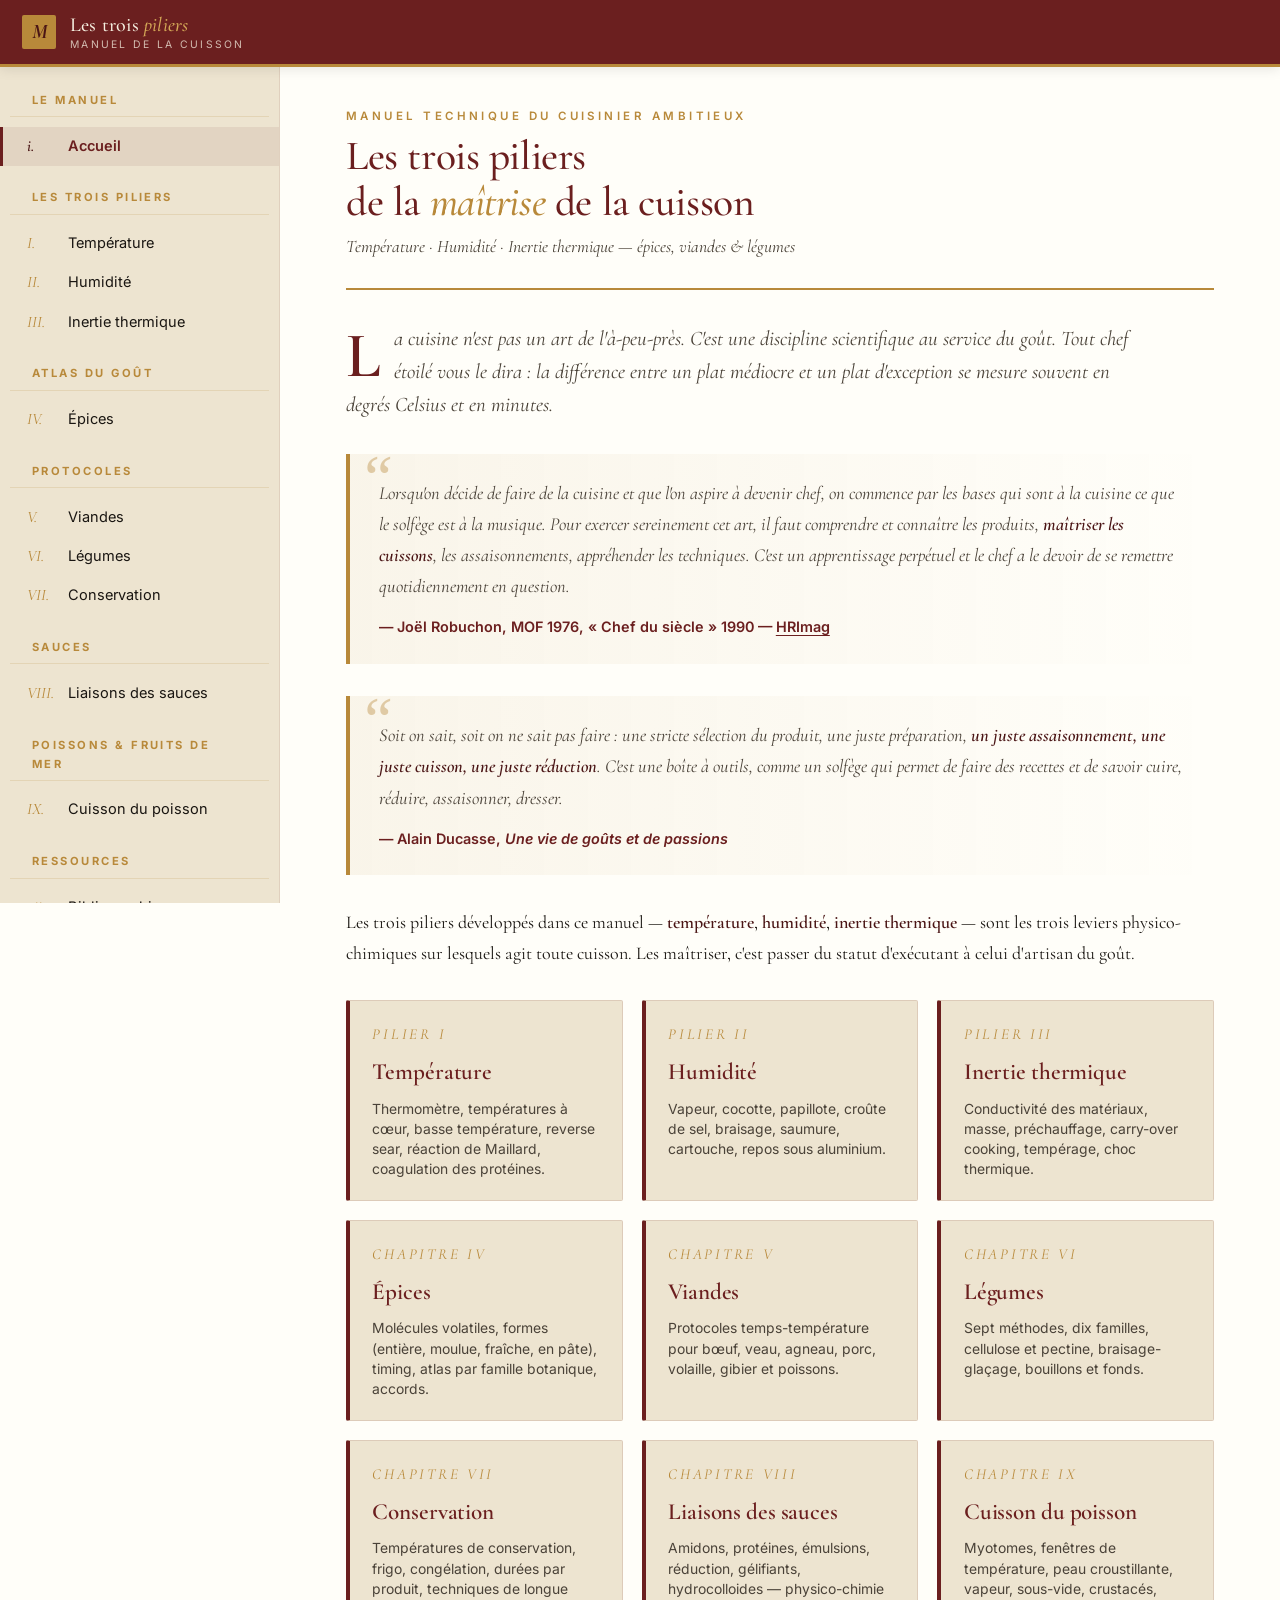
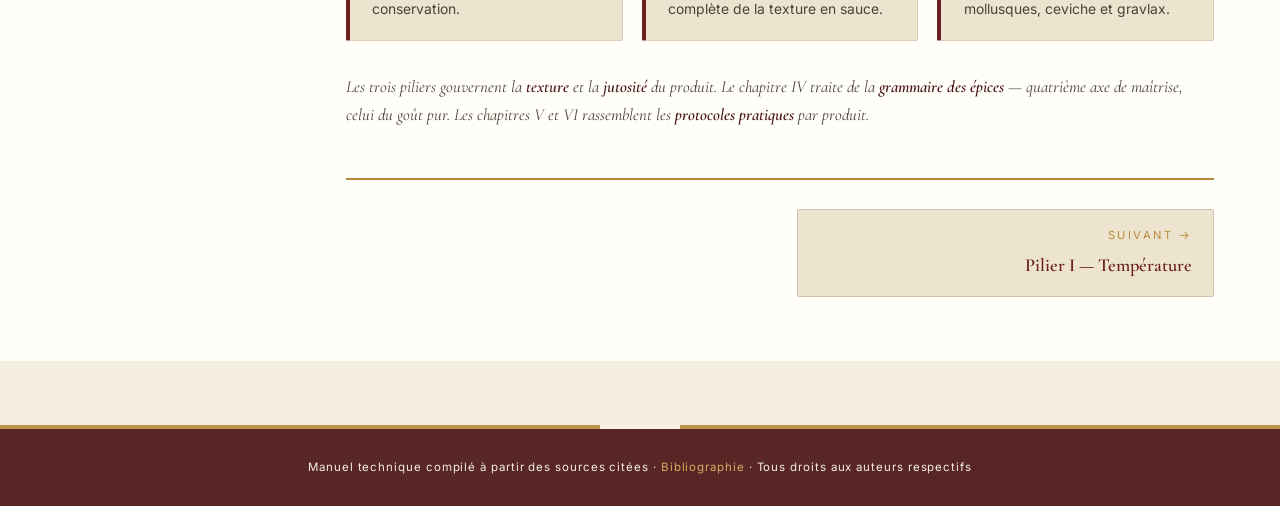
==== commit 81e72448: "Chapitre IX — Cuisson du poisson Ajout de poisson.html et intégration du chapitre dans la sidebar, l" ====
--- a/index.html
+++ b/index.html
@@ -63,6 +63,10 @@
   <div class="sidebar-section">
     <div class="sidebar-section-title">Sauces</div>
     <a href="liaisons.html" class="sidebar-link"><span class="num">VIII.</span>Liaisons des sauces</a>
+  </div>
+  <div class="sidebar-section">
+    <div class="sidebar-section-title">Poissons &amp; fruits de mer</div>
+    <a href="poisson.html" class="sidebar-link"><span class="num">IX.</span>Cuisson du poisson</a>
   </div>
   <div class="sidebar-section">
     <div class="sidebar-section-title">Ressources</div>
@@ -133,6 +137,11 @@
     <h3>Liaisons des sauces</h3>
     <p>Amidons, protéines, émulsions, réduction, gélifiants, hydrocolloides — physico-chimie complète de la texture en sauce.</p>
   </a>
+  <a class="home-card" href="poisson.html">
+    <span class="roman">Chapitre IX</span>
+    <h3>Cuisson du poisson</h3>
+    <p>Myotomes, fenêtres de température, peau croustillante, vapeur, sous-vide, crustacés, mollusques, ceviche et gravlax.</p>
+  </a>
 </div>
 
 <p style="margin-top:2rem;font-style:italic;color:var(--ink-soft);font-size:1.05rem">Les trois piliers gouvernent la <strong>texture</strong> et la <strong>jutosité</strong> du produit. Le chapitre IV traite de la <strong>grammaire des épices</strong> — quatrième axe de maîtrise, celui du goût pur. Les chapitres V et VI rassemblent les <strong>protocoles pratiques</strong> par produit.</p>
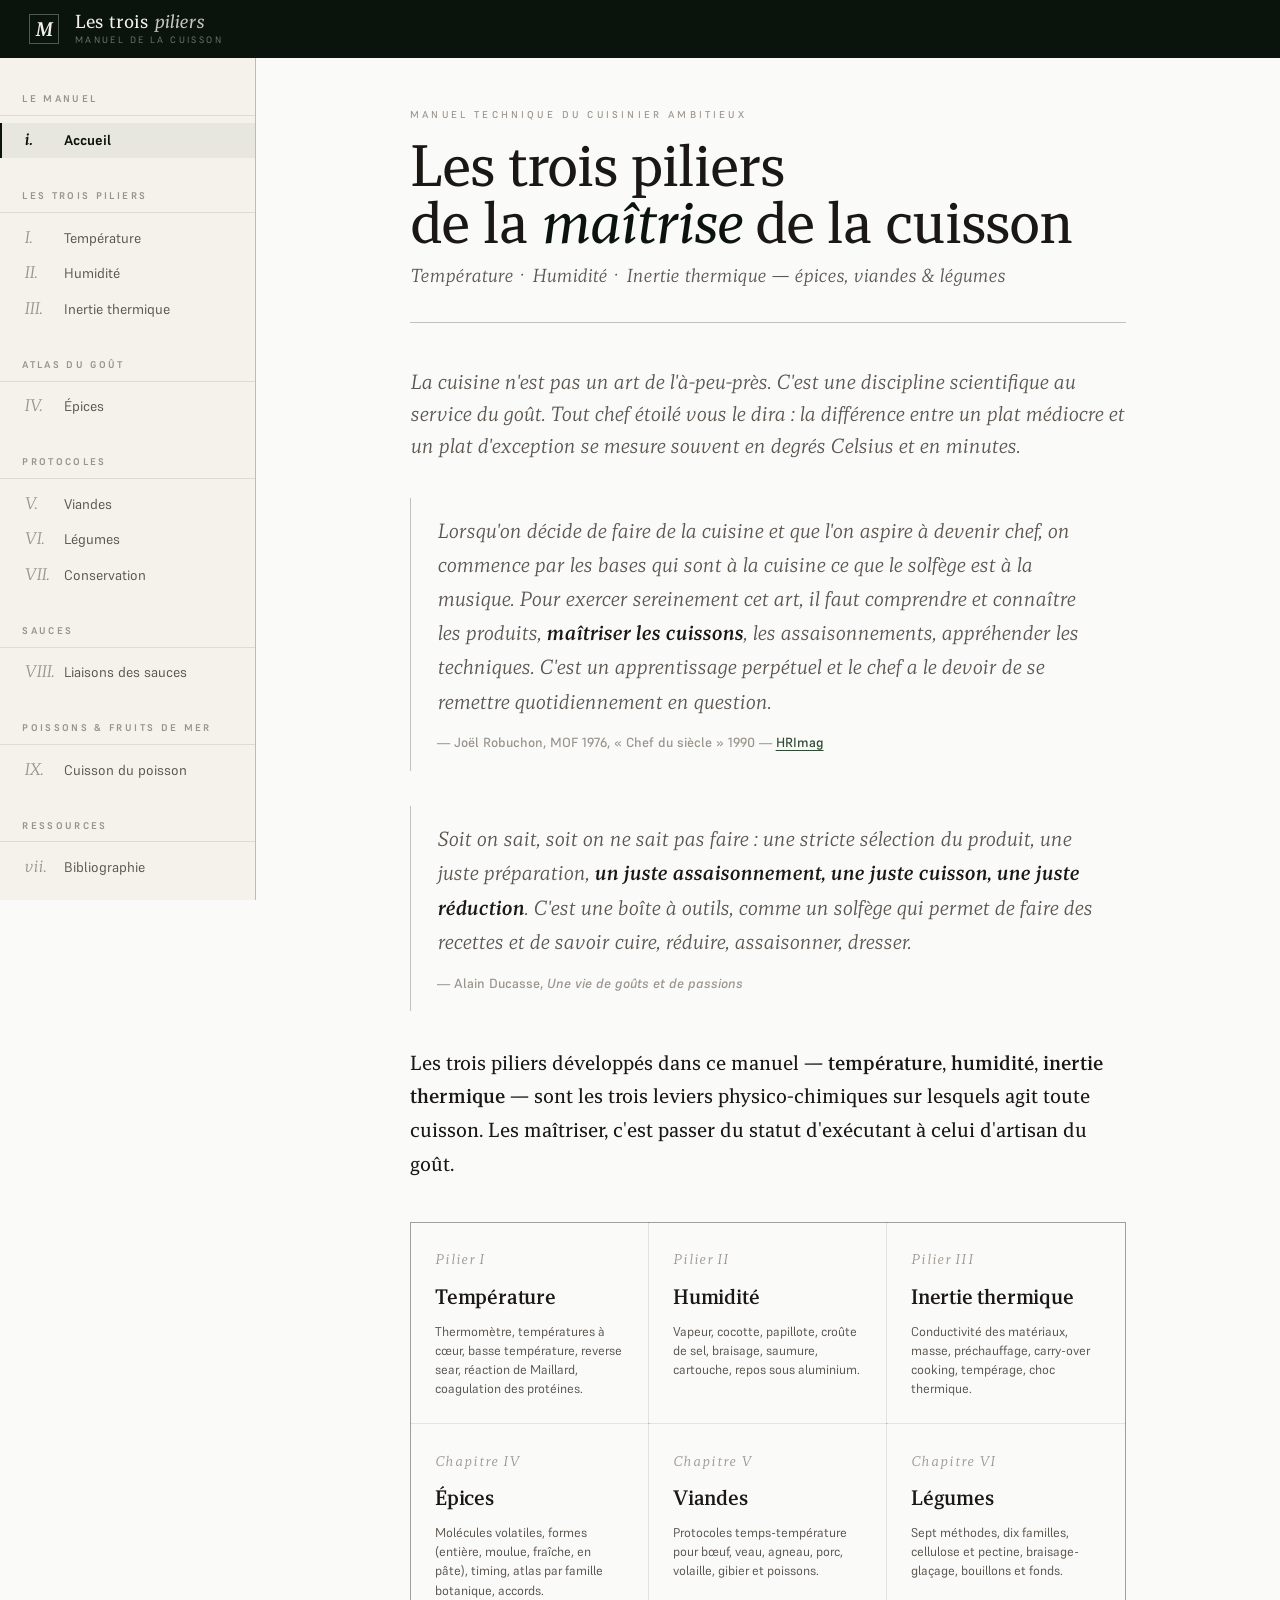
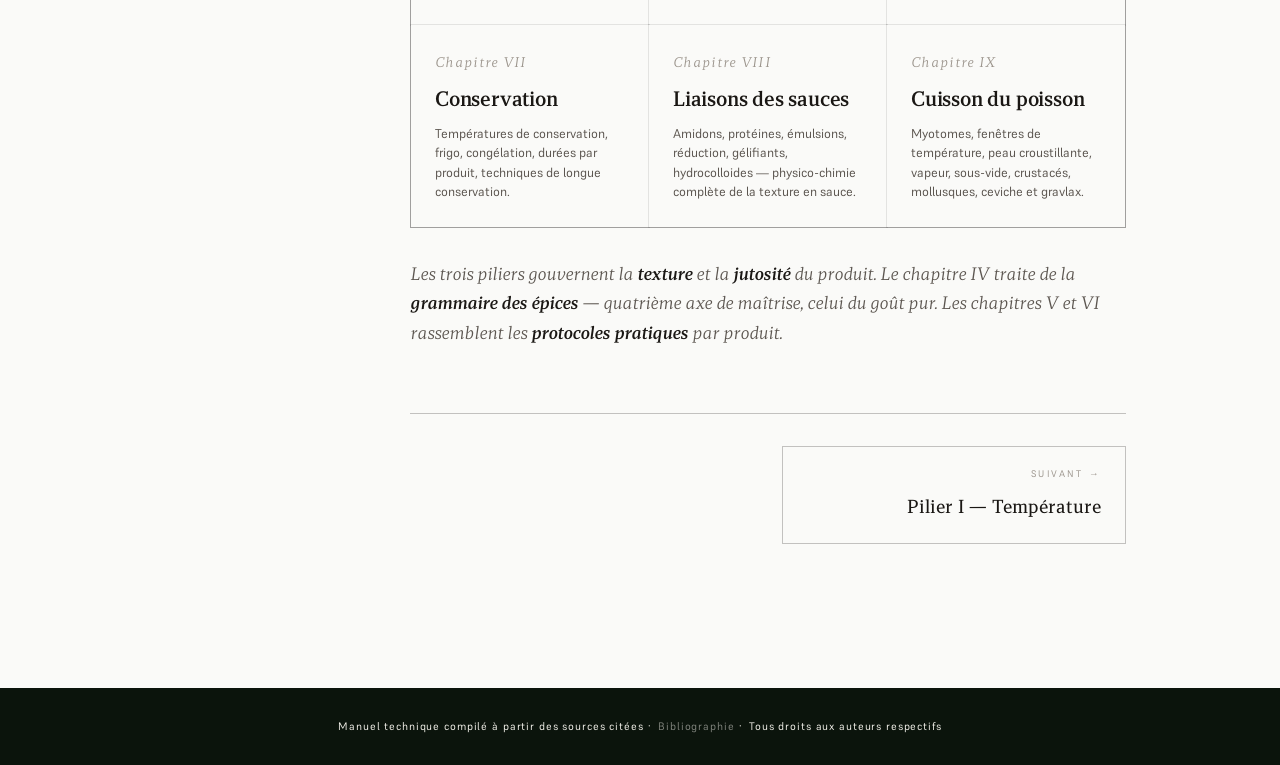
==== commit 8b1e36e9: "Typographie — Recia Medium + Supreme Regular Remplacement de Cormorant Garamond + Inter par les poli" ====
--- a/index.html
+++ b/index.html
@@ -4,9 +4,6 @@
 <meta charset="UTF-8">
 <meta name="viewport" content="width=device-width, initial-scale=1.0">
 <title>Manuel — Accueil — Manuel de la cuisson</title>
-<link rel="preconnect" href="https://fonts.googleapis.com">
-<link rel="preconnect" href="https://fonts.gstatic.com" crossorigin>
-<link href="https://fonts.googleapis.com/css2?family=Cormorant+Garamond:ital,wght@0,400;0,500;0,600;0,700;1,400&family=Inter:wght@300;400;500;600;700&family=JetBrains+Mono:wght@400;500&display=swap" rel="stylesheet">
 <link rel="stylesheet" href="assets/style.css">
 
 <!-- PWA meta -->
--- a/assets/style.css
+++ b/assets/style.css
@@ -1,1121 +1,985 @@
-
-
-:root{
-  --bordeaux:#6B1F1F;
-  --bordeaux-dark:#4a1515;
-  --cream:#F5EFE0;
-  --cream-dark:#EDE4D0;
-  --ink:#1a1612;
-  --ink-soft:#4a4238;
-  --gold:#B8893A;
-  --gold-soft:#D4A857;
-  --paper:#FFFEF9;
-  --astuce-bg:#EDF4E8;
-  --astuce-border:#5A7A3E;
-  --erreur-bg:#F8E8E4;
-  --erreur-border:#A8392E;
-  --science-bg:#E8EEF5;
-  --science-border:#2E5A8F;
-}
-*{box-sizing:border-box;margin:0;padding:0}
-html{scroll-behavior:smooth;scroll-padding-top:80px}
-body{
-  font-family:'Cormorant Garamond',Georgia,serif;
-  font-size:18px;
-  line-height:1.7;
-  color:var(--ink);
-  background:var(--cream);
-  background-image:
-    radial-gradient(at 20% 30%,rgba(184,137,58,0.05) 0,transparent 50%),
-    radial-gradient(at 80% 70%,rgba(107,31,31,0.04) 0,transparent 50%);
-}
-
-/* ===== HEADER ===== */
-header.hero{
-  background:linear-gradient(135deg,var(--bordeaux) 0%,var(--bordeaux-dark) 100%);
-  color:var(--cream);
-  padding:5rem 2rem 4rem;
-  text-align:center;
-  position:relative;
-  overflow:hidden;
-  border-bottom:8px solid var(--gold);
-}
-header.hero::before{
-  content:"";
-  position:absolute;inset:0;
-  background-image:
-    repeating-linear-gradient(45deg,transparent,transparent 35px,rgba(184,137,58,0.03) 35px,rgba(184,137,58,0.03) 36px);
-  pointer-events:none;
-}
-.hero-eyebrow{
-  font-family:'Inter',sans-serif;
-  font-size:0.75rem;
-  letter-spacing:0.4em;
-  text-transform:uppercase;
-  color:var(--gold-soft);
-  margin-bottom:1.5rem;
-  font-weight:500;
-}
-.hero h1{
-  font-family:'Cormorant Garamond',serif;
-  font-size:clamp(2.5rem,6vw,4.5rem);
-  font-weight:500;
-  line-height:1.05;
-  margin-bottom:1.5rem;
-  letter-spacing:-0.02em;
-}
-.hero h1 em{
-  font-style:italic;
-  color:var(--gold-soft);
-  font-weight:400;
-}
-.hero-subtitle{
-  font-size:1.25rem;
-  font-style:italic;
-  max-width:650px;
-  margin:0 auto;
-  opacity:0.9;
-  font-weight:300;
-}
-.hero-ornament{
-  display:flex;
-  align-items:center;
-  justify-content:center;
-  gap:1rem;
-  margin-top:2rem;
-}
-.hero-ornament span{
-  width:60px;height:1px;background:var(--gold-soft);
-}
-.hero-ornament svg{color:var(--gold-soft);width:24px;height:24px}
-
-/* ===== NAV ===== */
-
-nav.toc a::after{
-  content:"";
-  position:absolute;left:0;bottom:-2px;
-  width:0;height:2px;
-  background:var(--gold);
-  transition:width 0.3s ease;
-}
-
-nav.toc a:hover::after{width:100%}
-
-/* ===== MAIN ===== */
-main{max-width:1080px;margin:0 auto;padding:3rem 2rem}
-
-section.chapter{
-  background:var(--paper);
-  padding:3.5rem 3rem;
-  margin-bottom:3rem;
-  border-radius:2px;
-  box-shadow:0 8px 32px rgba(74,21,21,0.08),0 2px 8px rgba(0,0,0,0.04);
-  position:relative;
-}
-section.chapter::before{
-  content:"";
-  position:absolute;
-  top:0;left:0;right:0;
-  height:4px;
-  background:linear-gradient(90deg,var(--bordeaux),var(--gold),var(--bordeaux));
-}
-
-.chapter-number{
-  font-family:'Cormorant Garamond',serif;
-  font-size:6rem;
-  font-weight:500;
-  font-style:italic;
-  color:var(--gold);
-  line-height:1;
-  opacity:0.4;
-  position:absolute;
-  top:1.5rem;right:2.5rem;
-  pointer-events:none;
-}
-
-h2{
-  font-family:'Cormorant Garamond',serif;
-  font-size:2.5rem;
-  font-weight:500;
-  color:var(--bordeaux);
-  margin-bottom:0.5rem;
-  letter-spacing:-0.01em;
-  line-height:1.15;
-}
-h2 .h2-sub{
-  display:block;
-  font-size:0.75rem;
-  font-family:'Inter',sans-serif;
-  font-weight:500;
-  letter-spacing:0.4em;
-  text-transform:uppercase;
-  color:var(--gold);
-  margin-bottom:1rem;
-}
-h2::after{
-  content:"";
-  display:block;
-  width:80px;
-  height:3px;
-  background:var(--gold);
-  margin-top:1.2rem;
-  margin-bottom:2rem;
-}
-
-h3{
-  font-family:'Cormorant Garamond',serif;
-  font-size:1.6rem;
-  font-weight:600;
-  color:var(--bordeaux);
-  margin-top:2.5rem;
-  margin-bottom:1rem;
-  letter-spacing:-0.005em;
-}
-h3 .h3-num{
-  font-style:italic;
-  color:var(--gold);
-  font-weight:500;
-  margin-right:0.5rem;
-}
-
-h4{
-  font-family:'Inter',sans-serif;
-  font-size:1rem;
-  font-weight:600;
-  color:var(--ink-soft);
-  margin-top:1.8rem;
-  margin-bottom:0.8rem;
-  letter-spacing:0.02em;
-}
-
-p{margin-bottom:1.1rem}
-p b,strong{color:var(--bordeaux-dark);font-weight:600}
-
-ul,ol{margin:0 0 1.2rem 1.5rem}
-li{margin-bottom:0.4rem}
-
-a{color:var(--bordeaux);text-decoration-thickness:1px;text-underline-offset:3px;transition:color 0.2s}
-a:hover{color:var(--gold)}
-
-/* ===== TOC interne ===== */
-.chapter-toc{
-  background:var(--cream-dark);
-  border-left:4px solid var(--gold);
-  padding:1.2rem 1.5rem;
-  margin-bottom:2rem;
-  font-family:'Inter',sans-serif;
-  font-size:0.85rem;
-  line-height:1.8;
-}
-.chapter-toc strong{
-  display:block;
-  font-size:0.7rem;
-  letter-spacing:0.3em;
-  text-transform:uppercase;
-  color:var(--bordeaux);
-  margin-bottom:0.5rem;
-}
-
-/* ===== BLOCKQUOTE ===== */
-blockquote{
-  border-left:4px solid var(--gold);
-  background:linear-gradient(to right,rgba(184,137,58,0.08),transparent);
-  padding:1.5rem 1.8rem;
-  margin:2rem 0;
-  font-family:'Cormorant Garamond',serif;
-  font-style:italic;
-  font-size:1.15rem;
-  color:var(--ink-soft);
-  position:relative;
-}
-blockquote::before{
-  content:"\201C";
-  position:absolute;
-  top:-0.5rem;left:0.5rem;
-  font-size:4rem;
-  color:var(--gold);
-  opacity:0.4;
-  font-family:Georgia,serif;
-  line-height:1;
-}
-blockquote cite{
-  display:block;
-  margin-top:0.8rem;
-  font-style:normal;
-  font-weight:600;
-  color:var(--bordeaux);
-  font-size:0.9rem;
-  font-family:'Inter',sans-serif;
-}
-blockquote cite::before{content:"— "}
-
-/* ===== CALLOUTS ===== */
-.callout{
-  padding:1.2rem 1.5rem;
-  margin:1.5rem 0;
-  border-radius:2px;
-  border-left:4px solid;
-  font-size:0.95rem;
-  line-height:1.65;
-  font-family:'Inter',sans-serif;
-}
-.callout-title{
-  display:block;
-  font-weight:700;
-  font-size:0.75rem;
-  letter-spacing:0.15em;
-  text-transform:uppercase;
-  margin-bottom:0.6rem;
-}
-.callout p{margin-bottom:0.5rem;font-family:'Inter',sans-serif}
-.callout p:last-child{margin-bottom:0}
-
-.astuce{background:var(--astuce-bg);border-color:var(--astuce-border)}
-.astuce .callout-title{color:var(--astuce-border)}
-.astuce .callout-title::before{content:"◆ Astuce du chef"}
-
-.erreur{background:var(--erreur-bg);border-color:var(--erreur-border)}
-.erreur .callout-title{color:var(--erreur-border)}
-.erreur .callout-title::before{content:"✕ Erreur fréquente"}
-
-.science{background:var(--science-bg);border-color:var(--science-border)}
-.science .callout-title{color:var(--science-border)}
-.science .callout-title::before{content:"⚗ La science derrière la technique"}
-
-/* ===== TABLES ===== */
-.table-wrapper{
-  overflow-x:auto;
-  margin:1.5rem 0;
-  border:1px solid rgba(107,31,31,0.15);
-  border-radius:2px;
-  box-shadow:0 2px 8px rgba(0,0,0,0.04);
-}
-table{
-  width:100%;
-  border-collapse:collapse;
-  font-family:'Inter',sans-serif;
-  font-size:0.9rem;
-}
-thead{
-  background:var(--bordeaux);
-  color:var(--cream);
-}
-th{
-  padding:0.9rem 1rem;
-  text-align:left;
-  font-weight:600;
-  letter-spacing:0.03em;
-  font-size:0.8rem;
-  text-transform:uppercase;
-  border-right:1px solid rgba(255,255,255,0.1);
-}
-th:last-child{border-right:none}
-td{
-  padding:0.8rem 1rem;
-  border-bottom:1px solid rgba(107,31,31,0.08);
-  border-right:1px solid rgba(107,31,31,0.06);
-  vertical-align:top;
-}
-td:last-child{border-right:none}
-tbody tr:nth-child(even){background:var(--cream-dark)}
-tbody tr:hover{background:rgba(184,137,58,0.08)}
-td b{color:var(--bordeaux-dark)}
-
-/* ===== INTRO ===== */
-.intro-section{
-  background:linear-gradient(135deg,var(--paper) 0%,var(--cream-dark) 100%);
-}
-.intro-lead{
-  font-size:1.3rem;
-  font-style:italic;
-  color:var(--ink-soft);
-  margin-bottom:2rem;
-  line-height:1.6;
-  max-width:800px;
-}
-.intro-lead::first-letter{
-  font-size:4rem;
-  float:left;
-  line-height:0.9;
-  margin:0.3rem 0.8rem 0 0;
-  color:var(--bordeaux);
-  font-weight:600;
-  font-style:normal;
-}
-
-/* ===== PILLARS PREVIEW ===== */
-.pillars-grid{
-  display:grid;
-  grid-template-columns:repeat(auto-fit,minmax(280px,1fr));
-  gap:1.5rem;
-  margin:2.5rem 0;
-}
-.pillar-card{
-  background:var(--paper);
-  padding:1.8rem;
-  border:1px solid rgba(107,31,31,0.12);
-  border-top:4px solid var(--gold);
-  position:relative;
-  transition:transform 0.3s ease,box-shadow 0.3s ease;
-}
-.pillar-card:hover{
-  transform:translateY(-4px);
-  box-shadow:0 12px 32px rgba(74,21,21,0.12);
-}
-.pillar-card .pillar-num{
-  font-family:'Cormorant Garamond',serif;
-  font-size:3rem;
-  font-style:italic;
-  color:var(--gold);
-  line-height:1;
-  margin-bottom:0.5rem;
-  font-weight:500;
-}
-.pillar-card h4{
-  font-family:'Cormorant Garamond',serif;
-  font-size:1.5rem;
-  font-weight:600;
-  color:var(--bordeaux);
-  margin-bottom:0.8rem;
-  text-transform:none;
-  letter-spacing:0;
-}
-.pillar-card p{
-  font-size:0.95rem;
-  font-family:'Inter',sans-serif;
-  color:var(--ink-soft);
-  line-height:1.6;
-  margin-bottom:0;
-}
-
-/* ===== BIBLIO ===== */
-.biblio-grid{
-  display:grid;
-  grid-template-columns:repeat(auto-fit,minmax(280px,1fr));
-  gap:2rem;
-  margin-top:1.5rem;
-}
-.biblio-block h4{
-  border-bottom:2px solid var(--gold);
-  padding-bottom:0.4rem;
-  margin-bottom:1rem;
-  font-family:'Cormorant Garamond',serif;
-  font-size:1.15rem;
-  font-weight:600;
-  color:var(--bordeaux);
-  text-transform:none;
-  letter-spacing:0;
-}
-.biblio-block ul{margin-left:0;list-style:none}
-.biblio-block li{
-  font-family:'Inter',sans-serif;
-  font-size:0.9rem;
-  padding:0.5rem 0;
-  border-bottom:1px solid rgba(107,31,31,0.08);
-  line-height:1.5;
-}
-.biblio-block li:last-child{border-bottom:none}
-
-/* ===== FOOTER ===== */
-footer{
-  background:var(--bordeaux-dark);
-  color:var(--cream);
-  padding:3rem 2rem;
-  text-align:center;
-  margin-top:4rem;
-  position:relative;
-  border-top:6px solid var(--gold);
-}
-footer::before{
-  content:"";
-  position:absolute;
-  top:-6px;left:50%;
-  transform:translateX(-50%);
-  width:80px;height:6px;
-  background:var(--cream);
-}
-footer blockquote{
-  border:none;
-  background:none;
-  padding:0;
-  max-width:700px;
-  margin:0 auto 1.5rem;
-  font-size:1.4rem;
-  color:var(--gold-soft);
-}
-footer blockquote::before{display:none}
-footer blockquote cite{color:var(--cream);font-style:italic;font-family:'Cormorant Garamond',serif;font-weight:400;font-size:1rem}
-footer .copyright{
-  font-family:'Inter',sans-serif;
-  font-size:0.75rem;
-  opacity:0.6;
-  letter-spacing:0.08em;
-  text-transform:uppercase;
-}
-
-/* ===== UTILS ===== */
-.lead{font-size:1.15rem;line-height:1.6;color:var(--ink-soft);margin-bottom:1.5rem}
-
-/* ===== ÉPICES — FICHES & GRILLE ===== */
-.spice-grid{
-  display:grid;
-  grid-template-columns:repeat(auto-fit,minmax(320px,1fr));
-  gap:1.3rem;
-  margin:1.4rem 0 2rem;
-}
-.spice-card{
-  background:var(--cream-dark);
-  border:1px solid rgba(107,31,31,0.12);
-  border-left:4px solid var(--bordeaux);
-  padding:1.2rem 1.3rem 1.1rem;
-  border-radius:2px;
-  font-family:'Inter',sans-serif;
-  font-size:0.86rem;
-  line-height:1.55;
-  transition:transform 0.25s ease,box-shadow 0.25s ease;
-}
-.spice-card:hover{
-  transform:translateY(-2px);
-  box-shadow:0 8px 20px rgba(74,21,21,0.08);
-}
-.spice-card h5{
-  font-family:'Cormorant Garamond',serif;
-  font-size:1.35rem;
-  font-weight:600;
-  color:var(--bordeaux);
-  margin-bottom:0.05rem;
-  letter-spacing:-0.005em;
-  line-height:1.15;
-}
-.spice-card .latin{
-  font-family:'Cormorant Garamond',serif;
-  font-style:italic;
-  font-size:0.85rem;
-  color:var(--ink-soft);
-  display:block;
-  margin-bottom:0.7rem;
-  opacity:0.85;
-  border-bottom:1px dotted rgba(107,31,31,0.18);
-  padding-bottom:0.4rem;
-}
-.spice-card dl{
-  display:grid;
-  grid-template-columns:max-content 1fr;
-  gap:0.35rem 0.9rem;
-  margin:0.5rem 0 0;
-}
-.spice-card dt{
-  font-weight:700;
-  color:var(--bordeaux-dark);
-  font-size:0.68rem;
-  letter-spacing:0.05em;
-  text-transform:uppercase;
-  padding-top:0.15rem;
-}
-.spice-card dd{
-  margin:0;
-  color:var(--ink);
-}
-.spice-card dd b{color:var(--bordeaux-dark)}
-.spice-family-intro{
-  background:linear-gradient(to right,rgba(184,137,58,0.07),transparent);
-  border-left:3px solid var(--gold);
-  padding:0.9rem 1.2rem;
-  margin:1.4rem 0 0.8rem;
-  font-family:'Cormorant Garamond',serif;
-  font-style:italic;
-  font-size:1.05rem;
-  color:var(--ink-soft);
-  line-height:1.55;
-}
-h4 .h4-sub{
-  display:inline-block;
-  font-family:'Cormorant Garamond',serif;
-  font-style:italic;
-  color:var(--gold);
-  margin-right:0.5rem;
-  text-transform:none;
-  letter-spacing:0;
-  font-weight:500;
-  font-size:1.05rem;
-}
-/* En-têtes de famille botanique dans l'Atlas */
-#epices h4{
-  font-family:'Cormorant Garamond',serif;
-  font-size:1.35rem;
-  font-weight:600;
-  color:var(--bordeaux);
-  text-transform:none;
-  letter-spacing:-0.005em;
-  margin-top:2.3rem;
-  padding-bottom:0.4rem;
-  border-bottom:2px solid var(--gold);
-  display:inline-block;
-}
+/* ============================================================
+   MANUEL DE LA CUISSON — Design Raffles / Mirazur
+   ============================================================ */
+
+/* ===== FONTS ===== */
+@font-face {
+  font-family: 'Recia';
+  src: url('fonts/Recia-Medium.woff2') format('woff2');
+  font-weight: 500;
+  font-style: normal;
+  font-display: swap;
+}
+@font-face {
+  font-family: 'Recia';
+  src: url('fonts/Recia-MediumItalic.woff2') format('woff2');
+  font-weight: 500;
+  font-style: italic;
+  font-display: swap;
+}
+@font-face {
+  font-family: 'Recia';
+  src: url('fonts/Recia-Italic.woff2') format('woff2');
+  font-weight: 400;
+  font-style: italic;
+  font-display: swap;
+}
+@font-face {
+  font-family: 'Recia';
+  src: url('fonts/Recia-Semibold.woff2') format('woff2');
+  font-weight: 600;
+  font-style: normal;
+  font-display: swap;
+}
+@font-face {
+  font-family: 'Recia';
+  src: url('fonts/Recia-SemiboldItalic.woff2') format('woff2');
+  font-weight: 600;
+  font-style: italic;
+  font-display: swap;
+}
+@font-face {
+  font-family: 'Recia';
+  src: url('fonts/Recia-Bold.woff2') format('woff2');
+  font-weight: 700;
+  font-style: normal;
+  font-display: swap;
+}
+@font-face {
+  font-family: 'Recia';
+  src: url('fonts/Recia-BoldItalic.woff2') format('woff2');
+  font-weight: 700;
+  font-style: italic;
+  font-display: swap;
+}
+
+@font-face {
+  font-family: 'Supreme';
+  src: url('fonts/Supreme-Regular.woff2') format('woff2');
+  font-weight: 400;
+  font-style: normal;
+  font-display: swap;
+}
+@font-face {
+  font-family: 'Supreme';
+  src: url('fonts/Supreme-Italic.woff2') format('woff2');
+  font-weight: 400;
+  font-style: italic;
+  font-display: swap;
+}
+@font-face {
+  font-family: 'Supreme';
+  src: url('fonts/Supreme-Medium.woff2') format('woff2');
+  font-weight: 500;
+  font-style: normal;
+  font-display: swap;
+}
+@font-face {
+  font-family: 'Supreme';
+  src: url('fonts/Supreme-MediumItalic.woff2') format('woff2');
+  font-weight: 500;
+  font-style: italic;
+  font-display: swap;
+}
+@font-face {
+  font-family: 'Supreme';
+  src: url('fonts/Supreme-Bold.woff2') format('woff2');
+  font-weight: 700;
+  font-style: normal;
+  font-display: swap;
+}
+
+:root {
+  --green:        #0B140C;
+  --green-mid:    #2E4A32;
+  --green-soft:   #4A7050;
+  --ink:          #1A1714;
+  --ink-soft:     #5C5650;
+  --ink-faint:    #9B948C;
+  --paper:        #FAFAF8;
+  --cream:        #F4F2EB;
+  --cream-dark:   #EAE7DE;
+  --rule:         rgba(26,23,20,0.10);
+  --rule-dark:    rgba(26,23,20,0.25);
+
+  /* Callouts */
+  --astuce-bg:       #EDF4EE;
+  --astuce-border:   #3A6B42;
+  --erreur-bg:       #F7ECEB;
+  --erreur-border:   #8C3832;
+  --science-bg:      #EBF0F6;
+  --science-border:  #2D5A8F;
+
+  /* Legacy aliases (used inline in HTML) */
+  --bordeaux:      #0B140C;
+  --bordeaux-dark: #0B140C;
+  --gold:          #4A7050;
+  --gold-soft:     #4A7050;
+}
+
+* { box-sizing: border-box; margin: 0; padding: 0 }
+html { scroll-behavior: smooth; scroll-padding-top: 72px }
+
+body {
+  font-family: 'Recia', Georgia, serif;
+  font-size: 19px;
+  line-height: 1.78;
+  color: var(--ink);
+  background: var(--paper);
+}
+
+/* ===== SITE HEADER ===== */
+header.site-header {
+  position: sticky;
+  top: 0;
+  z-index: 50;
+  background: var(--green);
+  color: var(--cream);
+  border-bottom: none;
+  padding: 0 1.8rem;
+  height: 58px;
+  display: flex;
+  align-items: center;
+  justify-content: space-between;
+  gap: 1rem;
+}
+
+header.site-header .brand {
+  display: flex;
+  align-items: center;
+  gap: 1rem;
+  text-decoration: none;
+  color: var(--cream);
+}
+
+header.site-header .brand-mark {
+  width: 30px; height: 30px;
+  display: flex; align-items: center; justify-content: center;
+  border: 1px solid rgba(244,242,235,0.30);
+  font-family: 'Recia', serif;
+  font-weight: 600;
+  font-style: italic;
+  font-size: 1.15rem;
+  line-height: 1;
+  color: var(--cream);
+}
+
+header.site-header .brand-text {
+  font-family: 'Recia', serif;
+  font-size: 1.1rem;
+  font-weight: 500;
+  letter-spacing: 0.01em;
+  line-height: 1.15;
+}
+
+header.site-header .brand-text em {
+  font-style: italic;
+  opacity: 0.8;
+}
+
+header.site-header .brand-text small {
+  display: block;
+  font-family: 'Supreme', sans-serif;
+  font-size: 0.58rem;
+  letter-spacing: 0.26em;
+  text-transform: uppercase;
+  opacity: 0.45;
+  margin-top: 0.2rem;
+  font-weight: 400;
+}
+
+.menu-toggle {
+  display: none;
+  background: transparent;
+  border: 1px solid rgba(244,242,235,0.22);
+  color: var(--cream);
+  width: 34px; height: 34px;
+  cursor: pointer;
+  font-size: 1rem;
+  line-height: 1;
+}
+.menu-toggle:hover { background: rgba(255,255,255,0.06) }
+.menu-toggle:focus-visible { outline: 1px solid var(--cream); outline-offset: 2px }
+
+/* ===== LAYOUT ===== */
+.layout {
+  display: grid;
+  grid-template-columns: 256px 1fr;
+  min-height: calc(100vh - 58px);
+  background: var(--paper);
+}
+
+/* ===== SIDEBAR ===== */
+aside.sidebar {
+  background: var(--cream);
+  border-right: 1px solid var(--rule-dark);
+  padding: 2rem 0 4rem;
+  font-family: 'Supreme', sans-serif;
+  position: sticky;
+  top: 58px;
+  align-self: start;
+  height: calc(100vh - 58px);
+  overflow-y: auto;
+  scrollbar-width: thin;
+  scrollbar-color: var(--rule-dark) transparent;
+}
+aside.sidebar::-webkit-scrollbar { width: 3px }
+aside.sidebar::-webkit-scrollbar-thumb { background: var(--rule-dark) }
+
+.sidebar-section { margin-bottom: 1.8rem }
+
+.sidebar-section-title {
+  font-size: 0.61rem;
+  font-weight: 600;
+  letter-spacing: 0.24em;
+  text-transform: uppercase;
+  color: var(--ink-faint);
+  padding: 0 1.4rem 0.45rem;
+  margin: 0 0 0.45rem;
+  border-bottom: 1px solid var(--rule);
+  display: block;
+}
+
+.sidebar-link {
+  display: block;
+  padding: 0.48rem 1.4rem;
+  font-size: 0.875rem;
+  color: var(--ink-soft);
+  text-decoration: none;
+  line-height: 1.3;
+  border-left: 2px solid transparent;
+  transition: color 0.14s, border-color 0.14s, background 0.14s;
+}
+.sidebar-link:hover {
+  color: var(--ink);
+  background: rgba(11,20,12,0.04);
+}
+.sidebar-link.current {
+  color: var(--green);
+  border-left-color: var(--green);
+  font-weight: 600;
+  background: rgba(11,20,12,0.05);
+}
+.sidebar-link .num {
+  font-family: 'Recia', serif;
+  font-style: italic;
+  color: var(--ink-faint);
+  font-size: 0.98rem;
+  margin-right: 0.5rem;
+  display: inline-block;
+  min-width: 2em;
+}
+.sidebar-link.current .num { color: var(--green) }
+
+.sidebar-sub {
+  display: block;
+  padding: 0.33rem 1.4rem 0.33rem 2.9rem;
+  font-size: 0.79rem;
+  color: var(--ink-faint);
+  text-decoration: none;
+  border-left: 2px solid transparent;
+  transition: color 0.14s, background 0.14s;
+  line-height: 1.3;
+}
+.sidebar-sub:hover { color: var(--ink-soft); background: rgba(11,20,12,0.03) }
+.sidebar-sub .num {
+  color: var(--ink-faint);
+  font-family: 'Recia', serif;
+  font-style: italic;
+  margin-right: 0.4rem;
+  display: inline-block;
+  min-width: 2.5em;
+  font-size: 0.88rem;
+}
+
+/* ===== CONTENT ===== */
+main.content {
+  background: var(--paper);
+  min-width: 0;
+  padding: 3rem 4.5rem 5rem;
+  max-width: 860px;
+}
+main { max-width: 860px; margin: 0 auto; padding: 3rem 2rem }
+
+@media (max-width: 1200px) { main.content { padding: 2.5rem 2.8rem 4rem } }
+
+/* Breadcrumb */
+.breadcrumb {
+  font-family: 'Supreme', sans-serif;
+  font-size: 0.7rem;
+  letter-spacing: 0.06em;
+  color: var(--ink-faint);
+  margin-bottom: 2.2rem;
+}
+.breadcrumb a { color: var(--ink-faint); text-decoration: none }
+.breadcrumb a:hover { color: var(--ink-soft) }
+.breadcrumb .sep { margin: 0 0.4rem; opacity: 0.4 }
+.breadcrumb .current { color: var(--ink-soft) }
+
+/* PAGE HERO */
+.page-hero {
+  margin-bottom: 2.8rem;
+  padding-bottom: 2rem;
+  border-bottom: 1px solid var(--rule-dark);
+}
+.page-hero .eyebrow {
+  font-family: 'Supreme', sans-serif;
+  font-size: 0.62rem;
+  font-weight: 500;
+  letter-spacing: 0.32em;
+  text-transform: uppercase;
+  color: var(--ink-faint);
+  margin-bottom: 0.9rem;
+}
+.page-hero h1 {
+  font-family: 'Recia', serif;
+  font-size: clamp(2.2rem, 5vw, 3.4rem);
+  font-weight: 500;
+  color: var(--ink);
+  line-height: 1.04;
+  letter-spacing: -0.02em;
+  margin-bottom: 0.7rem;
+}
+.page-hero h1 em {
+  font-style: italic;
+  color: var(--green);
+}
+.page-hero p.subtitle {
+  font-family: 'Recia', serif;
+  font-style: italic;
+  color: var(--ink-soft);
+  font-size: 1.1rem;
+  margin: 0;
+  line-height: 1.55;
+}
+
+/* LEAD */
+.lead {
+  font-size: 1.12rem;
+  line-height: 1.72;
+  color: var(--ink-soft);
+  margin-bottom: 2rem;
+}
+p.lead::first-letter {
+  font-size: 3.6rem;
+  float: left;
+  line-height: 0.88;
+  margin: 0.22rem 0.7rem 0 0;
+  color: var(--green);
+  font-weight: 500;
+  font-style: normal;
+}
+
+/* TEXT */
+p { margin-bottom: 1.2rem }
+p b, strong { color: var(--ink); font-weight: 600 }
+ul, ol { margin: 0 0 1.4rem 1.5rem }
+li { margin-bottom: 0.45rem }
+a { color: var(--green-mid); text-decoration-thickness: 1px; text-underline-offset: 3px; transition: opacity 0.14s }
+a:hover { opacity: 0.65 }
+
+/* HEADINGS */
+h2 {
+  font-family: 'Recia', serif;
+  font-size: 2.1rem;
+  font-weight: 500;
+  color: var(--ink);
+  margin-bottom: 0.5rem;
+  letter-spacing: -0.01em;
+  line-height: 1.15;
+}
+h2 .h2-sub {
+  display: block;
+  font-size: 0.62rem;
+  font-family: 'Supreme', sans-serif;
+  font-weight: 500;
+  letter-spacing: 0.28em;
+  text-transform: uppercase;
+  color: var(--ink-faint);
+  margin-bottom: 0.8rem;
+}
+h2::after {
+  content: "";
+  display: block;
+  width: 32px;
+  height: 1px;
+  background: var(--rule-dark);
+  margin-top: 1.2rem;
+  margin-bottom: 2rem;
+}
+
+h3 {
+  font-family: 'Recia', serif;
+  font-size: 1.6rem;
+  font-weight: 500;
+  color: var(--ink);
+  margin-top: 3.5rem;
+  margin-bottom: 0.8rem;
+  letter-spacing: -0.01em;
+  padding-top: 2rem;
+  border-top: 1px solid var(--rule);
+}
+
+/* Remove top rule when h3 is the first content element */
+.chapter-toc + h3,
+.page-hero + h3,
+.lead + h3,
+.page-hero + p + h3 {
+  border-top: none;
+  padding-top: 0;
+  margin-top: 0;
+}
+
+h3 .h3-num {
+  font-style: italic;
+  color: var(--ink-faint);
+  font-weight: 400;
+  margin-right: 0.5rem;
+}
+
+h4 {
+  font-family: 'Recia', serif;
+  font-size: 1.25rem;
+  font-weight: 600;
+  color: var(--ink);
+  margin-top: 2.2rem;
+  margin-bottom: 0.6rem;
+  letter-spacing: -0.005em;
+}
+h4 .h4-sub {
+  display: inline-block;
+  font-style: italic;
+  color: var(--ink-faint);
+  margin-right: 0.5rem;
+  font-weight: 400;
+  font-size: 1rem;
+  letter-spacing: 0;
+  text-transform: none;
+}
+
+#epices h4 {
+  font-family: 'Recia', serif;
+  font-size: 1.35rem;
+  font-weight: 600;
+  color: var(--ink);
+  text-transform: none;
+  letter-spacing: -0.005em;
+  margin-top: 2.5rem;
+  padding-bottom: 0.4rem;
+  border-bottom: 1px solid var(--rule-dark);
+  display: inline-block;
+}
+
+/* CHAPTER TOC */
+.chapter-toc {
+  background: transparent;
+  border-left: 1px solid var(--rule-dark);
+  padding: 0.9rem 1.4rem;
+  margin-bottom: 2.8rem;
+  font-family: 'Recia', serif;
+  font-style: italic;
+  font-size: 1rem;
+  line-height: 1.85;
+  color: var(--ink-soft);
+  border-right: none;
+}
+.chapter-toc strong {
+  display: block;
+  font-size: 0.6rem;
+  letter-spacing: 0.28em;
+  text-transform: uppercase;
+  color: var(--ink-faint);
+  margin-bottom: 0.5rem;
+  font-family: 'Supreme', sans-serif;
+  font-style: normal;
+  font-weight: 500;
+}
+
+/* CALLOUTS */
+.callout {
+  padding: 1.1rem 1.5rem;
+  margin: 2rem 0;
+  border-left: 1px solid;
+  font-size: 0.9rem;
+  line-height: 1.7;
+  font-family: 'Supreme', sans-serif;
+}
+.callout-title {
+  display: block;
+  font-weight: 600;
+  font-size: 0.62rem;
+  letter-spacing: 0.16em;
+  text-transform: uppercase;
+  margin-bottom: 0.7rem;
+}
+.callout p { margin-bottom: 0.5rem; font-family: 'Supreme', sans-serif }
+.callout p:last-child { margin-bottom: 0 }
+
+.astuce { background: var(--astuce-bg); border-color: var(--astuce-border) }
+.astuce .callout-title { color: var(--astuce-border) }
+.astuce .callout-title::before { content: "◆ Astuce du chef" }
+
+.erreur { background: var(--erreur-bg); border-color: var(--erreur-border) }
+.erreur .callout-title { color: var(--erreur-border) }
+.erreur .callout-title::before { content: "✕ Erreur fréquente" }
+
+.science { background: var(--science-bg); border-color: var(--science-border) }
+.science .callout-title { color: var(--science-border) }
+.science .callout-title::before { content: "⚗ La science derrière la technique" }
+
+/* TABLES */
+.table-wrapper {
+  overflow-x: auto;
+  margin: 2rem 0;
+  border: 1px solid var(--rule-dark);
+}
+table {
+  width: 100%;
+  border-collapse: collapse;
+  font-family: 'Supreme', sans-serif;
+  font-size: 0.86rem;
+}
+thead { background: var(--green); color: #F4F2EB }
+th {
+  padding: 0.85rem 1rem;
+  text-align: left;
+  font-weight: 500;
+  letter-spacing: 0.05em;
+  font-size: 0.72rem;
+  text-transform: uppercase;
+  border-right: 1px solid rgba(255,255,255,0.08);
+}
+th:last-child { border-right: none }
+td {
+  padding: 0.75rem 1rem;
+  border-bottom: 1px solid var(--rule);
+  border-right: 1px solid var(--rule);
+  vertical-align: top;
+}
+td:last-child { border-right: none }
+tbody tr:last-child td { border-bottom: none }
+tbody tr:nth-child(even) { background: rgba(11,20,12,0.025) }
+tbody tr:hover { background: rgba(11,20,12,0.045) }
+td b { color: var(--ink) }
+
+/* FAMILY INTRO */
+.family-intro, .spice-family-intro {
+  background: transparent;
+  border-left: 1px solid var(--rule-dark);
+  padding: 0.8rem 1.3rem;
+  margin: 1.6rem 0 1rem;
+  font-family: 'Recia', serif;
+  font-style: italic;
+  font-size: 1.05rem;
+  color: var(--ink-soft);
+  line-height: 1.65;
+}
+
+/* BLOCKQUOTE */
+blockquote {
+  border-left: 1px solid var(--rule-dark);
+  background: transparent;
+  padding: 1rem 1.6rem;
+  margin: 2.2rem 0;
+  font-family: 'Recia', serif;
+  font-style: italic;
+  font-size: 1.2rem;
+  color: var(--ink-soft);
+  position: relative;
+}
+blockquote::before { display: none }
+blockquote cite {
+  display: block;
+  margin-top: 0.8rem;
+  font-style: normal;
+  font-weight: 500;
+  color: var(--ink-faint);
+  font-size: 0.83rem;
+  font-family: 'Supreme', sans-serif;
+}
+blockquote cite::before { content: "— " }
+
+/* PAGER */
+.pager {
+  margin-top: 4rem;
+  padding-top: 2rem;
+  border-top: 1px solid var(--rule-dark);
+  display: flex;
+  justify-content: space-between;
+  gap: 1.2rem;
+  flex-wrap: wrap;
+}
+.pager-link {
+  flex: 1 1 240px;
+  max-width: 48%;
+  display: block;
+  padding: 1.2rem 1.5rem;
+  border: 1px solid var(--rule-dark);
+  text-decoration: none;
+  background: transparent;
+  transition: border-color 0.16s, background 0.16s;
+}
+.pager-link:hover { border-color: var(--green); background: rgba(11,20,12,0.03) }
+.pager-link .pager-dir {
+  display: block;
+  font-family: 'Supreme', sans-serif;
+  font-size: 0.6rem;
+  letter-spacing: 0.26em;
+  text-transform: uppercase;
+  color: var(--ink-faint);
+  margin-bottom: 0.4rem;
+}
+.pager-link .pager-title {
+  font-family: 'Recia', serif;
+  font-size: 1.1rem;
+  color: var(--ink);
+  font-weight: 500;
+  line-height: 1.2;
+}
+.pager-link.next { text-align: right }
+.pager-link.prev .pager-dir::before { content: "← " }
+.pager-link.next .pager-dir::after { content: " →" }
+
+/* FOOTER */
+footer.site-footer {
+  background: var(--green);
+  color: #F4F2EB;
+  text-align: center;
+  padding: 1.8rem 1.5rem;
+  border-top: none;
+  font-family: 'Supreme', sans-serif;
+  font-size: 0.68rem;
+  letter-spacing: 0.08em;
+}
+footer.site-footer a { color: rgba(244,242,235,0.5); text-decoration: none }
+footer.site-footer a:hover { color: #F4F2EB }
+
+/* Legacy footer */
+footer {
+  background: var(--green);
+  color: #F4F2EB;
+  padding: 2.5rem 2rem;
+  text-align: center;
+  margin-top: 4rem;
+  border-top: none;
+}
+footer blockquote { border: none; background: none; padding: 0; max-width: 680px; margin: 0 auto 1.2rem; font-size: 1.3rem; color: rgba(244,242,235,0.8) }
+footer blockquote::before { display: none }
+footer blockquote cite { color: rgba(244,242,235,0.55); font-style: italic; font-family: 'Recia',serif; font-weight: 400; font-size: 0.95rem }
+footer .copyright { font-family: 'Supreme',sans-serif; font-size: 0.68rem; opacity: 0.4; letter-spacing: 0.08em; text-transform: uppercase }
+
+/* ===== HOMEPAGE ===== */
+.home-grid {
+  display: grid;
+  grid-template-columns: repeat(auto-fill, minmax(220px, 1fr));
+  gap: 0;
+  margin: 2.5rem 0 2rem;
+  border: 1px solid var(--rule-dark);
+  background: var(--rule);
+}
+.home-card {
+  display: block;
+  background: var(--paper);
+  padding: 1.6rem 1.5rem;
+  text-decoration: none;
+  transition: background 0.16s;
+  border: none;
+  outline: 1px solid var(--rule);
+}
+.home-card:hover { background: var(--cream) }
+.home-card .roman {
+  font-family: 'Recia', serif;
+  font-style: italic;
+  font-size: 0.82rem;
+  color: var(--ink-faint);
+  letter-spacing: 0.10em;
+  margin-bottom: 0.5rem;
+  display: block;
+  text-transform: none;
+}
+.home-card h3 {
+  font-family: 'Recia', serif;
+  color: var(--ink);
+  font-size: 1.22rem;
+  font-weight: 600;
+  margin: 0 0 0.45rem;
+  border-top: none;
+  padding-top: 0;
+  margin-top: 0;
+}
+.home-card p {
+  font-family: 'Supreme', sans-serif;
+  font-size: 0.8rem;
+  color: var(--ink-soft);
+  margin: 0;
+  line-height: 1.5;
+}
+
+/* ===== ÉPICES ===== */
+.spice-grid {
+  display: grid;
+  grid-template-columns: repeat(auto-fill, minmax(300px, 1fr));
+  gap: 0;
+  margin: 1.5rem 0 2rem;
+  border: 1px solid var(--rule-dark);
+  background: var(--rule);
+}
+.spice-card {
+  background: var(--paper);
+  padding: 1.2rem 1.4rem;
+  font-family: 'Supreme', sans-serif;
+  font-size: 0.85rem;
+  line-height: 1.55;
+  outline: 1px solid var(--rule);
+}
+.spice-card h5 {
+  font-family: 'Recia', serif;
+  font-size: 1.2rem;
+  font-weight: 600;
+  color: var(--ink);
+  margin-bottom: 0.1rem;
+  letter-spacing: -0.005em;
+  line-height: 1.2;
+}
+.spice-card .latin {
+  font-family: 'Recia', serif;
+  font-style: italic;
+  font-size: 0.85rem;
+  color: var(--ink-faint);
+  display: block;
+  margin-bottom: 0.7rem;
+  border-bottom: 1px solid var(--rule);
+  padding-bottom: 0.4rem;
+}
+.spice-card dl {
+  display: grid;
+  grid-template-columns: max-content 1fr;
+  gap: 0.3rem 0.9rem;
+  margin: 0.5rem 0 0;
+}
+.spice-card dt {
+  font-weight: 600;
+  color: var(--ink-soft);
+  font-size: 0.63rem;
+  letter-spacing: 0.06em;
+  text-transform: uppercase;
+  padding-top: 0.15rem;
+}
+.spice-card dd { margin: 0; color: var(--ink) }
+.spice-card dd b { color: var(--ink) }
+
+/* ATLAS GAP NOTE */
+.atlas-gap-note {
+  border: 1px dashed var(--rule-dark);
+  padding: 1rem 1.4rem;
+  margin: 1.5rem 0;
+  font-family: 'Supreme', sans-serif;
+  font-size: 0.86rem;
+  color: var(--ink-soft);
+  line-height: 1.65;
+}
+.atlas-gap-note strong { color: var(--ink) }
+
+/* BIBLIO */
+.biblio-grid {
+  display: grid;
+  grid-template-columns: repeat(auto-fill, minmax(280px, 1fr));
+  gap: 2rem;
+  margin-top: 1.5rem;
+}
+.biblio-block h4 {
+  border-bottom: 1px solid var(--rule-dark);
+  padding-bottom: 0.4rem;
+  margin-bottom: 1rem;
+  font-family: 'Recia', serif;
+  font-size: 1.12rem;
+  font-weight: 600;
+  color: var(--ink);
+  text-transform: none;
+  letter-spacing: 0;
+}
+.biblio-block ul { margin-left: 0; list-style: none }
+.biblio-block li {
+  font-family: 'Supreme', sans-serif;
+  font-size: 0.87rem;
+  padding: 0.5rem 0;
+  border-bottom: 1px solid var(--rule);
+  line-height: 1.5;
+}
+.biblio-block li:last-child { border-bottom: none }
+
+/* SECTION CHAPTER (multi-page override) */
+section.chapter {
+  padding: 0;
+  margin: 0 0 3rem;
+  box-shadow: none;
+  background: transparent;
+}
+section.chapter::before { display: none }
+section.chapter > .chapter-number { display: none }
+
+/* PILLARS / INTRO (legacy single-page) */
+.intro-section { background: transparent }
+.intro-lead { font-size: 1.2rem; font-style: italic; color: var(--ink-soft); margin-bottom: 2rem; line-height: 1.65 }
+.pillars-grid { display: grid; grid-template-columns: repeat(auto-fill,minmax(260px,1fr)); gap: 1px; margin: 2.5rem 0; border: 1px solid var(--rule-dark); background: var(--rule) }
+.pillar-card { background: var(--paper); padding: 1.6rem; }
+.pillar-card .pillar-num { font-family:'Recia',serif; font-size:2.8rem; font-style:italic; color:var(--ink-faint); line-height:1; margin-bottom:0.4rem }
+.pillar-card h4 { font-family:'Recia',serif; font-size:1.4rem; font-weight:600; color:var(--ink); margin-bottom:0.6rem; text-transform:none; letter-spacing:0 }
+.pillar-card p { font-size:0.9rem; font-family:'Supreme',sans-serif; color:var(--ink-soft); line-height:1.6; margin-bottom:0 }
+
+/* MOBILE BACKDROP */
+.sidebar-backdrop {
+  display: none;
+  position: fixed;
+  inset: 0;
+  background: rgba(11,20,12,0.4);
+  z-index: 90;
+}
+.sidebar-backdrop.open { display: block }
+
+/* FLOATING TOC BUTTON */
+.toc-float-btn {
+  display: none;
+  position: fixed;
+  bottom: 1.4rem;
+  right: 1.2rem;
+  z-index: 900;
+  background: var(--green);
+  color: #F4F2EB;
+  border: 1px solid rgba(255,255,255,0.15);
+  border-radius: 2rem;
+  padding: 0.55rem 1.1rem;
+  font-family: 'Supreme', sans-serif;
+  font-size: 0.7rem;
+  font-weight: 500;
+  letter-spacing: 0.1em;
+  text-transform: uppercase;
+  cursor: pointer;
+  box-shadow: 0 4px 16px rgba(11,20,12,0.22);
+  transition: opacity 0.18s;
+  align-items: center;
+  gap: 0.4rem;
+}
+.toc-float-btn:active { opacity: 0.8 }
+
+/* TOC BOTTOM SHEET */
+.toc-sheet-backdrop {
+  display: none;
+  position: fixed;
+  inset: 0;
+  background: rgba(11,20,12,0.4);
+  z-index: 950;
+}
+.toc-sheet-backdrop.open { display: block }
+
+.toc-sheet {
+  position: fixed;
+  bottom: 0; left: 0; right: 0;
+  background: var(--paper);
+  border-top: 1px solid var(--rule-dark);
+  border-radius: 10px 10px 0 0;
+  max-height: 72vh;
+  overflow-y: auto;
+  z-index: 960;
+  transform: translateY(100%);
+  transition: transform 0.26s cubic-bezier(0.32,0.72,0,1);
+  padding: 1.4rem 1.4rem 2.5rem;
+}
+.toc-sheet.open { transform: translateY(0) }
+
+.toc-sheet-header {
+  display: flex;
+  align-items: center;
+  justify-content: space-between;
+  margin-bottom: 0.9rem;
+  padding-bottom: 0.7rem;
+  border-bottom: 1px solid var(--rule);
+}
+.toc-sheet-title {
+  font-family: 'Supreme', sans-serif;
+  font-size: 0.6rem;
+  font-weight: 600;
+  letter-spacing: 0.28em;
+  text-transform: uppercase;
+  color: var(--ink-faint);
+}
+.toc-sheet-close {
+  background: none;
+  border: none;
+  font-size: 1.2rem;
+  color: var(--ink-soft);
+  cursor: pointer;
+  padding: 0.2rem 0.5rem;
+  line-height: 1;
+}
+.toc-sheet-list { list-style: none; margin: 0; padding: 0 }
+.toc-sheet-list li a {
+  display: flex;
+  align-items: baseline;
+  gap: 0.6rem;
+  padding: 0.6rem 0;
+  border-bottom: 1px solid var(--rule);
+  font-family: 'Supreme', sans-serif;
+  font-size: 0.9rem;
+  color: var(--ink-soft);
+  text-decoration: none;
+}
+.toc-sheet-list li:last-child a { border-bottom: none }
+.toc-sheet-list li a:active { color: var(--green) }
+.toc-num {
+  font-family: 'Recia', serif;
+  font-style: italic;
+  color: var(--ink-faint);
+  font-size: 0.85rem;
+  min-width: 2rem;
+  flex-shrink: 0;
+}
+
+/* NAV TOC (legacy) */
+nav.toc a::after { display: none }
 
 /* ===== RESPONSIVE ===== */
-@media (max-width:768px){
-  body{font-size:16px}
-  section.chapter{padding:2.5rem 1.5rem}
-  .chapter-number{font-size:4rem;top:1rem;right:1rem}
-  h2{font-size:2rem}
-  h3{font-size:1.35rem}
-  
-  blockquote{padding:1rem 1.2rem;font-size:1.05rem}
-  .hero h1{font-size:2.2rem}
-  .spice-grid{grid-template-columns:1fr;gap:1rem}
-  .spice-card{padding:1rem}
-}
-
-/* Print styles */
-@media print{
-  
-  section.chapter{box-shadow:none;page-break-inside:avoid}
-}
-
-/* ===== AJOUTS FUSION (V2) ===== */
-.family-intro{
-  background:linear-gradient(to right,rgba(184,137,58,0.07),transparent);
-  border-left:3px solid var(--gold);
-  padding:0.9rem 1.2rem;
-  margin:1.4rem 0 0.8rem;
-  font-family:'Cormorant Garamond',serif;
-  font-style:italic;
-  font-size:1.05rem;
-  color:var(--ink-soft);
-  line-height:1.55;
-}
-
-.atlas-gap-note{
-  background:linear-gradient(to right,rgba(184,137,58,0.10),rgba(184,137,58,0.02));
-  border:1px dashed var(--gold);
-  border-radius:2px;
-  padding:1.2rem 1.5rem;
-  margin:1.5rem 0;
-  font-family:'Inter',sans-serif;
-  font-size:0.88rem;
-  color:var(--ink-soft);
-  line-height:1.65;
-}
-.atlas-gap-note strong{color:var(--bordeaux-dark)}
-
-/* ===================================================================
-   LAYOUT WIKI MULTI-PAGES
-   =================================================================== */
-
-/* Reset base padding/margins on body since layout drives this */
-body{
-  background:var(--cream);
-}
-
-/* ----- HEADER STICKY ----- */
-header.site-header{
-  position:sticky;
-  top:0;
-  z-index:50;
-  background:var(--bordeaux);
-  color:var(--cream);
-  border-bottom:3px solid var(--gold);
-  padding:0.85rem 1.4rem;
-  display:flex;
-  align-items:center;
-  justify-content:space-between;
-  gap:1rem;
-  box-shadow:0 2px 12px rgba(0,0,0,0.10);
-}
-header.site-header .brand{
-  display:flex;
-  align-items:center;
-  gap:0.85rem;
-  text-decoration:none;
-  color:var(--cream);
-}
-header.site-header .brand-mark{
-  width:34px;height:34px;
-  display:flex;align-items:center;justify-content:center;
-  background:var(--gold);
-  color:var(--bordeaux-dark);
-  border-radius:2px;
-  font-family:'Cormorant Garamond',serif;
-  font-weight:700;
-  font-style:italic;
-  font-size:1.3rem;
-  line-height:1;
-}
-header.site-header .brand-text{
-  font-family:'Cormorant Garamond',serif;
-  font-size:1.25rem;
-  font-weight:500;
-  letter-spacing:0.01em;
-  line-height:1.1;
-}
-header.site-header .brand-text em{
-  font-style:italic;
-  color:var(--gold-soft);
-}
-header.site-header .brand-text small{
-  display:block;
-  font-family:'Inter',sans-serif;
-  font-size:0.65rem;
-  letter-spacing:0.22em;
-  text-transform:uppercase;
-  opacity:0.75;
-  margin-top:0.2rem;
-  font-weight:400;
-}
-
-/* Header mobile toggle */
-.menu-toggle{
-  display:none;
-  background:transparent;
-  border:1px solid rgba(245,239,224,0.35);
-  color:var(--cream);
-  width:38px;height:38px;
-  border-radius:3px;
-  cursor:pointer;
-  font-size:1.1rem;
-  line-height:1;
-  font-family:'Inter',sans-serif;
-}
-.menu-toggle:hover{background:rgba(245,239,224,0.10)}
-.menu-toggle:focus-visible{outline:2px solid var(--gold);outline-offset:2px}
-
-/* ----- LAYOUT ----- */
-.layout{
-  display:grid;
-  grid-template-columns:280px 1fr;
-  min-height:calc(100vh - 64px);
-  background:var(--paper);
-}
-
-/* ----- SIDEBAR ----- */
-aside.sidebar{
-  background:var(--cream-dark);
-  border-right:1px solid rgba(107,31,31,0.10);
-  padding:1.5rem 0 4rem;
-  font-family:'Inter',sans-serif;
-  position:sticky;
-  top:64px;
-  align-self:start;
-  height:calc(100vh - 64px);
-  overflow-y:auto;
-  scrollbar-width:thin;
-  scrollbar-color:var(--gold) transparent;
-}
-aside.sidebar::-webkit-scrollbar{width:8px}
-aside.sidebar::-webkit-scrollbar-thumb{background:var(--gold);border-radius:4px}
-
-.sidebar-section{
-  margin-bottom:1.4rem;
-}
-.sidebar-section-title{
-  font-size:0.7rem;
-  font-weight:700;
-  letter-spacing:0.22em;
-  text-transform:uppercase;
-  color:var(--gold);
-  padding:0 1.4rem 0.4rem;
-  border-bottom:1px solid rgba(184,137,58,0.18);
-  margin:0 0.6rem 0.6rem;
-}
-.sidebar-link{
-  display:block;
-  padding:0.55rem 1.4rem 0.55rem 1.5rem;
-  font-size:0.91rem;
-  color:var(--ink);
-  text-decoration:none;
-  line-height:1.35;
-  border-left:3px solid transparent;
-  transition:background 0.15s,border-color 0.15s,color 0.15s;
-}
-.sidebar-link:hover{
-  background:rgba(184,137,58,0.10);
-  color:var(--bordeaux);
-}
-.sidebar-link.current{
-  background:rgba(107,31,31,0.08);
-  border-left-color:var(--bordeaux);
-  color:var(--bordeaux);
-  font-weight:600;
-}
-.sidebar-link .num{
-  font-family:'Cormorant Garamond',serif;
-  font-style:italic;
-  color:var(--gold);
-  font-size:1rem;
-  margin-right:0.55rem;
-  display:inline-block;
-  min-width:2em;
-}
-.sidebar-link.current .num{color:var(--bordeaux-dark)}
-
-.sidebar-sub{
-  display:block;
-  padding:0.4rem 1.4rem 0.4rem 3rem;
-  font-size:0.82rem;
-  color:var(--ink-soft);
-  text-decoration:none;
-  border-left:3px solid transparent;
-  transition:background 0.15s,color 0.15s;
-  line-height:1.35;
-}
-.sidebar-sub:hover{
-  background:rgba(184,137,58,0.07);
-  color:var(--bordeaux);
-}
-.sidebar-sub .num{
-  color:var(--gold);
-  font-family:'Cormorant Garamond',serif;
-  font-style:italic;
-  margin-right:0.4rem;
-  display:inline-block;
-  min-width:2.5em;
-  font-size:0.92rem;
-}
-
-/* ----- CONTENT ----- */
-main.content{
-  background:var(--paper);
-  min-width:0;
-  padding:2.5rem 3.5rem 4rem;
-  max-width:980px;
-}
-@media (max-width:1100px){
-  main.content{padding:2.2rem 2.2rem 3rem}
-}
-
-/* Breadcrumb */
-.breadcrumb{
-  font-family:'Inter',sans-serif;
-  font-size:0.78rem;
-  letter-spacing:0.06em;
-  color:var(--ink-soft);
-  margin-bottom:1.5rem;
-  padding-bottom:0.8rem;
-  border-bottom:1px solid rgba(107,31,31,0.08);
-}
-.breadcrumb a{
-  color:var(--ink-soft);
-  text-decoration:none;
-  border-bottom:1px dotted rgba(74,66,56,0.3);
-}
-.breadcrumb a:hover{color:var(--bordeaux);border-bottom-color:var(--bordeaux)}
-.breadcrumb .sep{margin:0 0.5rem;color:var(--gold);opacity:0.7}
-.breadcrumb .current{color:var(--bordeaux);font-weight:500}
-
-/* Override .chapter padding since we're in flow content */
-section.chapter{
-  padding:0;
-  margin:0 0 3rem;
-  box-shadow:none;
-  background:transparent;
-}
-section.chapter::before{display:none}
-section.chapter > .chapter-number{
-  display:none; /* handled by hero in content */
-}
-
-/* Page hero (replaces the global hero on each chapter page) */
-.page-hero{
-  margin-bottom:2rem;
-  padding-bottom:1.6rem;
-  border-bottom:2px solid var(--gold);
-}
-.page-hero .eyebrow{
-  font-family:'Inter',sans-serif;
-  font-size:0.72rem;
-  font-weight:600;
-  letter-spacing:0.3em;
-  text-transform:uppercase;
-  color:var(--gold);
-  margin-bottom:0.5rem;
-}
-.page-hero h1{
-  font-family:'Cormorant Garamond',serif;
-  font-size:2.6rem;
-  font-weight:500;
-  color:var(--bordeaux);
-  line-height:1.1;
-  letter-spacing:-0.01em;
-  margin-bottom:0.4rem;
-}
-.page-hero h1 em{
-  font-style:italic;
-  color:var(--gold);
-  font-weight:500;
-}
-.page-hero p.subtitle{
-  font-family:'Cormorant Garamond',serif;
-  font-style:italic;
-  color:var(--ink-soft);
-  font-size:1.1rem;
-  margin-bottom:0;
-}
-
-/* Prev / Next pager */
-.pager{
-  margin-top:3rem;
-  padding-top:1.8rem;
-  border-top:2px solid var(--gold);
-  display:flex;
-  justify-content:space-between;
-  gap:1.2rem;
-  flex-wrap:wrap;
-}
-.pager-link{
-  flex:1 1 280px;
-  max-width:48%;
-  display:block;
-  padding:1rem 1.3rem;
-  border:1px solid rgba(107,31,31,0.18);
-  border-radius:2px;
-  text-decoration:none;
-  background:var(--cream-dark);
-  transition:transform 0.18s,box-shadow 0.18s,border-color 0.18s;
-}
-.pager-link:hover{
-  transform:translateY(-2px);
-  box-shadow:0 4px 14px rgba(74,21,21,0.10);
-  border-color:var(--gold);
-}
-.pager-link .pager-dir{
-  display:block;
-  font-family:'Inter',sans-serif;
-  font-size:0.7rem;
-  letter-spacing:0.22em;
-  text-transform:uppercase;
-  color:var(--gold);
-  margin-bottom:0.3rem;
-}
-.pager-link .pager-title{
-  font-family:'Cormorant Garamond',serif;
-  font-size:1.15rem;
-  color:var(--bordeaux);
-  font-weight:600;
-  line-height:1.2;
-}
-.pager-link.next{text-align:right}
-.pager-link.prev .pager-dir::before{content:"← "}
-.pager-link.next .pager-dir::after{content:" →"}
-
-/* Footer (compact for multi-page) */
-footer.site-footer{
-  background:var(--bordeaux-dark);
-  color:var(--cream);
-  text-align:center;
-  padding:1.8rem 1.5rem;
-  border-top:4px solid var(--gold);
-  font-family:'Inter',sans-serif;
-  font-size:0.72rem;
-  letter-spacing:0.08em;
-  opacity:0.92;
-}
-footer.site-footer a{color:var(--gold-soft);text-decoration:none}
-footer.site-footer a:hover{color:var(--cream)}
-
-/* Mobile overlay (when sidebar opens as drawer) */
-.sidebar-backdrop{
-  display:none;
-  position:fixed;
-  inset:0;
-  background:rgba(26,22,18,0.5);
-  z-index:90;
-}
-.sidebar-backdrop.open{display:block}
-
-/* ===== INDEX (accueil) ===== */
-.home-grid{
-  display:grid;
-  grid-template-columns:repeat(auto-fit,minmax(240px,1fr));
-  gap:1.2rem;
-  margin:2rem 0 1.5rem;
-}
-.home-card{
-  display:block;
-  background:var(--cream-dark);
-  border:1px solid rgba(107,31,31,0.12);
-  border-left:4px solid var(--bordeaux);
-  padding:1.3rem 1.4rem;
-  border-radius:2px;
-  text-decoration:none;
-  transition:transform 0.18s,box-shadow 0.18s,border-color 0.18s;
-}
-.home-card:hover{
-  transform:translateY(-3px);
-  box-shadow:0 8px 22px rgba(74,21,21,0.10);
-  border-left-color:var(--gold);
-}
-.home-card .roman{
-  font-family:'Cormorant Garamond',serif;
-  font-style:italic;
-  font-size:0.95rem;
-  color:var(--gold);
-  letter-spacing:0.18em;
-  text-transform:uppercase;
-  margin-bottom:0.3rem;
-  display:block;
-}
-.home-card h3{
-  font-family:'Cormorant Garamond',serif;
-  color:var(--bordeaux);
-  font-size:1.45rem;
-  font-weight:600;
-  margin:0 0 0.4rem;
-  border-bottom:none;
-}
-.home-card p{
-  font-family:'Inter',sans-serif;
-  font-size:0.87rem;
-  color:var(--ink-soft);
-  margin:0;
-  line-height:1.45;
-}
-
-/* ===== MEDIA QUERIES ===== */
-@media (max-width:900px){
-  .layout{
-    grid-template-columns:1fr;
+@media (max-width: 900px) {
+  .layout { grid-template-columns: 1fr }
+  aside.sidebar {
+    position: fixed;
+    top: 0; left: 0;
+    width: min(86vw, 295px);
+    height: 100vh;
+    transform: translateX(-100%);
+    transition: transform 0.26s ease;
+    z-index: 95;
+    background: var(--cream);
+    box-shadow: 3px 0 18px rgba(11,20,12,0.12);
+    padding-top: 1rem;
   }
-  aside.sidebar{
-    position:fixed;
-    top:0; left:0;
-    width:min(86vw,320px);
-    height:100vh;
-    transform:translateX(-100%);
-    transition:transform 0.28s ease;
-    z-index:95;
-    background:var(--paper);
-    box-shadow:6px 0 20px rgba(0,0,0,0.18);
-    padding-top:1rem;
-  }
-  aside.sidebar.open{transform:translateX(0)}
-  .menu-toggle{display:flex;align-items:center;justify-content:center}
-  main.content{padding:1.6rem 1.4rem 3rem;max-width:100%}
-  .page-hero h1{font-size:2rem}
-  .pager-link{max-width:100%}
-}
-@media (max-width:600px){
-  header.site-header{padding:0.7rem 1rem}
-  header.site-header .brand-text{font-size:1.05rem}
-  header.site-header .brand-text small{font-size:0.6rem;letter-spacing:0.18em}
-  main.content{padding:1.3rem 1.1rem 2.5rem}
-  .page-hero h1{font-size:1.7rem}
-  body{font-size:16px}
-  h2{font-size:1.8rem}
-  h3{font-size:1.25rem}
-}
-
-@media print{
-  header.site-header,aside.sidebar,.pager,.sidebar-backdrop,.menu-toggle,footer.site-footer{display:none !important}
-  .layout{display:block}
-  main.content{max-width:100%;padding:0}
-}
-
-/* ===== FLOATING SECTION BUTTON ===== */
-.toc-float-btn{
-  display:none;
-  position:fixed;
-  bottom:1.4rem;
-  right:1.2rem;
-  z-index:900;
-  background:var(--bordeaux);
-  color:var(--cream);
-  border:2px solid var(--gold);
-  border-radius:2rem;
-  padding:0.55rem 1.1rem;
-  font-family:'Inter',sans-serif;
-  font-size:0.75rem;
-  font-weight:600;
-  letter-spacing:0.1em;
-  text-transform:uppercase;
-  cursor:pointer;
-  box-shadow:0 4px 20px rgba(74,21,21,0.35);
-  transition:background 0.2s,transform 0.15s;
-  align-items:center;
-  gap:0.4rem;
-}
-.toc-float-btn:active{transform:scale(0.94)}
-
-/* ===== SECTION BOTTOM SHEET ===== */
-.toc-sheet-backdrop{
-  display:none;
-  position:fixed;
-  inset:0;
-  background:rgba(26,22,18,0.5);
-  z-index:950;
-}
-.toc-sheet-backdrop.open{display:block}
-
-.toc-sheet{
-  position:fixed;
-  bottom:0;left:0;right:0;
-  background:var(--paper);
-  border-top:4px solid var(--gold);
-  border-radius:16px 16px 0 0;
-  max-height:72vh;
-  overflow-y:auto;
-  z-index:960;
-  transform:translateY(100%);
-  transition:transform 0.28s cubic-bezier(0.32,0.72,0,1);
-  padding:1.4rem 1.4rem 2.5rem;
-  -webkit-overflow-scrolling:touch;
-}
-.toc-sheet.open{transform:translateY(0)}
-
-.toc-sheet-header{
-  display:flex;
-  align-items:center;
-  justify-content:space-between;
-  margin-bottom:0.9rem;
-  padding-bottom:0.7rem;
-  border-bottom:1px solid var(--cream-dark);
-}
-.toc-sheet-title{
-  font-family:'Inter',sans-serif;
-  font-size:0.68rem;
-  font-weight:600;
-  letter-spacing:0.32em;
-  text-transform:uppercase;
-  color:var(--bordeaux);
-}
-.toc-sheet-close{
-  background:none;
-  border:none;
-  font-size:1.2rem;
-  color:var(--ink-soft);
-  cursor:pointer;
-  padding:0.2rem 0.5rem;
-  line-height:1;
-}
-.toc-sheet-list{
-  list-style:none;
-  margin:0;padding:0;
-}
-.toc-sheet-list li a{
-  display:flex;
-  align-items:baseline;
-  gap:0.6rem;
-  padding:0.65rem 0;
-  border-bottom:1px solid var(--cream-dark);
-  font-family:'Inter',sans-serif;
-  font-size:0.9rem;
-  color:var(--ink);
-  text-decoration:none;
-}
-.toc-sheet-list li:last-child a{border-bottom:none}
-.toc-sheet-list li a:active{color:var(--bordeaux)}
-.toc-num{
-  font-family:'Cormorant Garamond',serif;
-  font-style:italic;
-  color:var(--gold);
-  font-size:0.85rem;
-  min-width:2rem;
-  flex-shrink:0;
-}
-
-@media (max-width:900px){
-  .toc-float-btn{display:flex}
-}
-@media print{
-  .toc-float-btn,.toc-sheet,.toc-sheet-backdrop{display:none !important}
-}
+  aside.sidebar.open { transform: translateX(0) }
+  .menu-toggle { display: flex; align-items: center; justify-content: center }
+  main.content { padding: 1.8rem 1.6rem 3rem; max-width: 100% }
+  .page-hero h1 { font-size: 2rem }
+  .pager-link { max-width: 100% }
+  .toc-float-btn { display: flex }
+}
+
+@media (max-width: 600px) {
+  header.site-header { padding: 0 1rem; height: 52px }
+  header.site-header .brand-text { font-size: 0.98rem }
+  main.content { padding: 1.4rem 1.1rem 2.5rem }
+  .page-hero h1 { font-size: 1.75rem }
+  body { font-size: 17px }
+  h2 { font-size: 1.75rem }
+  h3 { font-size: 1.35rem }
+  .home-grid { grid-template-columns: 1fr }
+  .spice-grid { grid-template-columns: 1fr }
+  .callout { padding: 0.9rem 1.1rem }
+}
+
+/* ===== PRINT ===== */
+@media print {
+  header.site-header, aside.sidebar, .pager, .sidebar-backdrop,
+  .menu-toggle, footer.site-footer, .toc-float-btn, .toc-sheet,
+  .toc-sheet-backdrop { display: none !important }
+  .layout { display: block }
+  main.content { max-width: 100%; padding: 0 }
+  section.chapter { box-shadow: none; page-break-inside: avoid }
+}
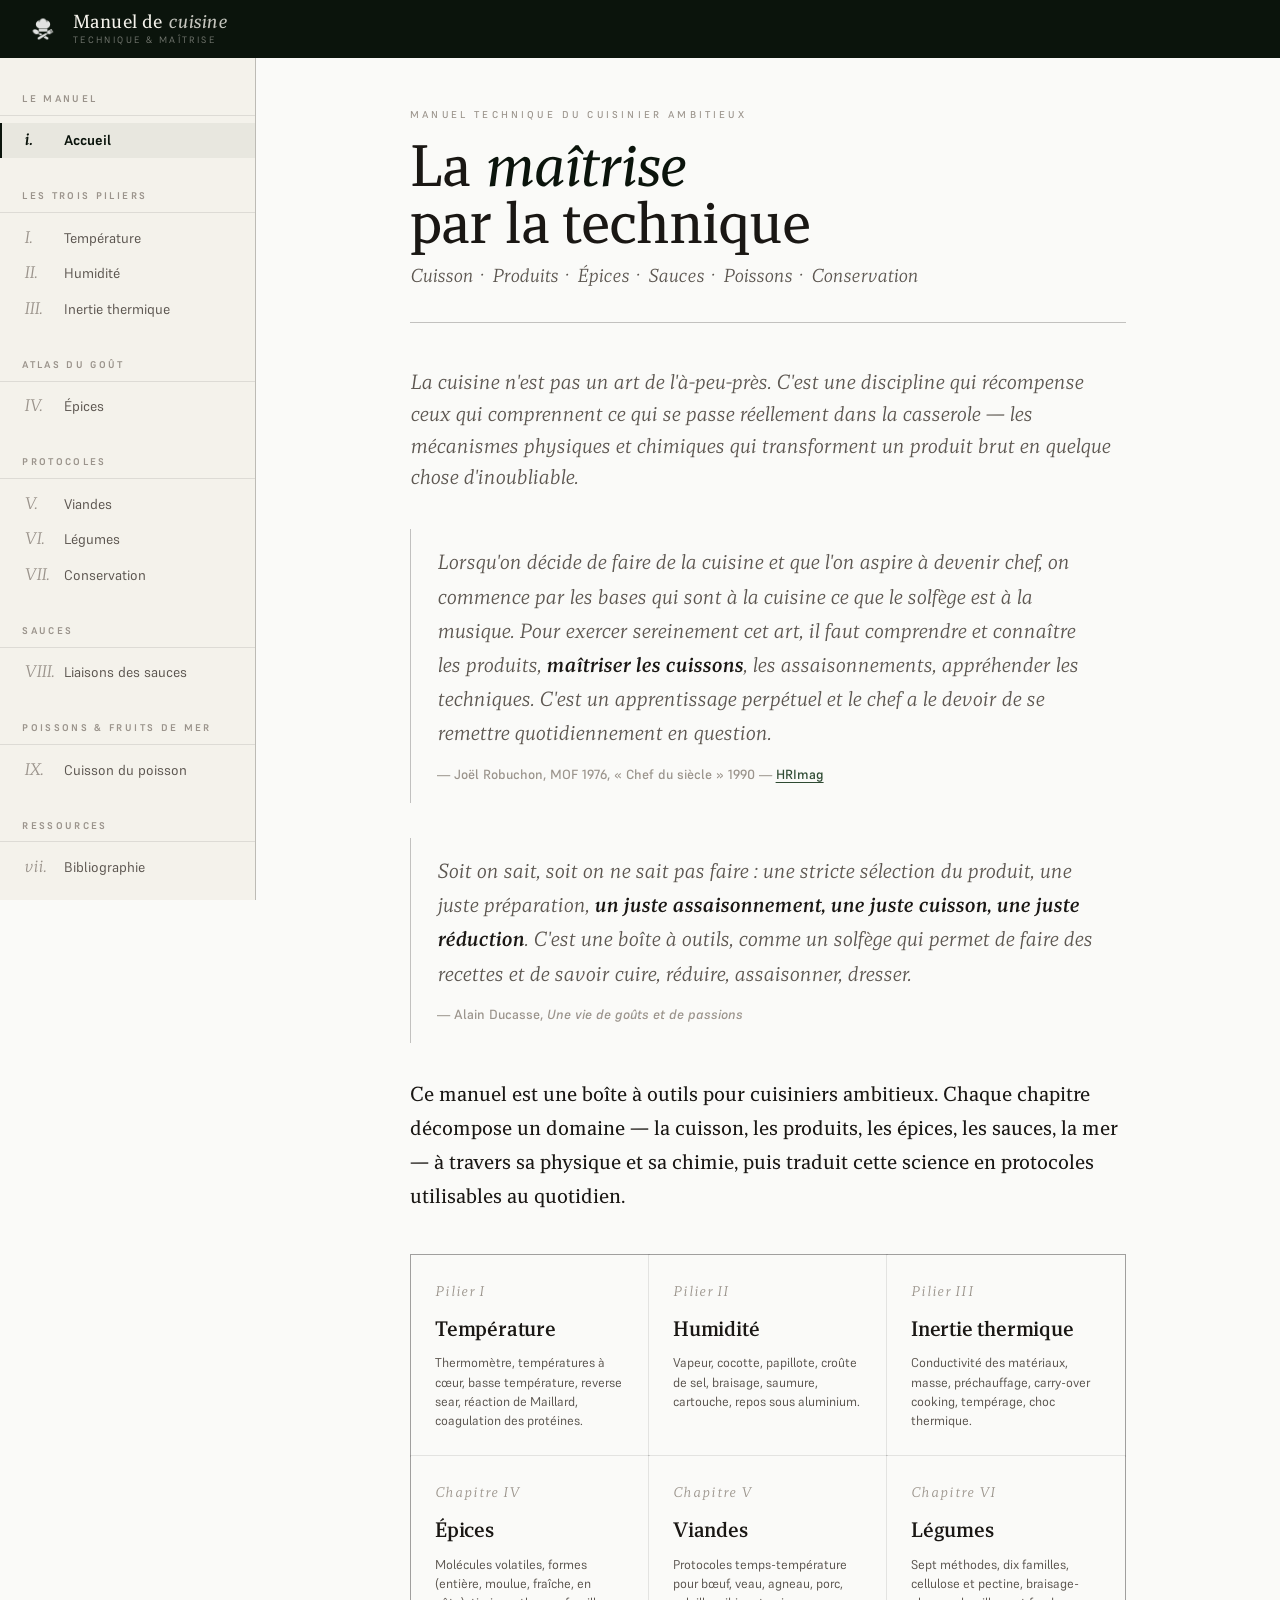
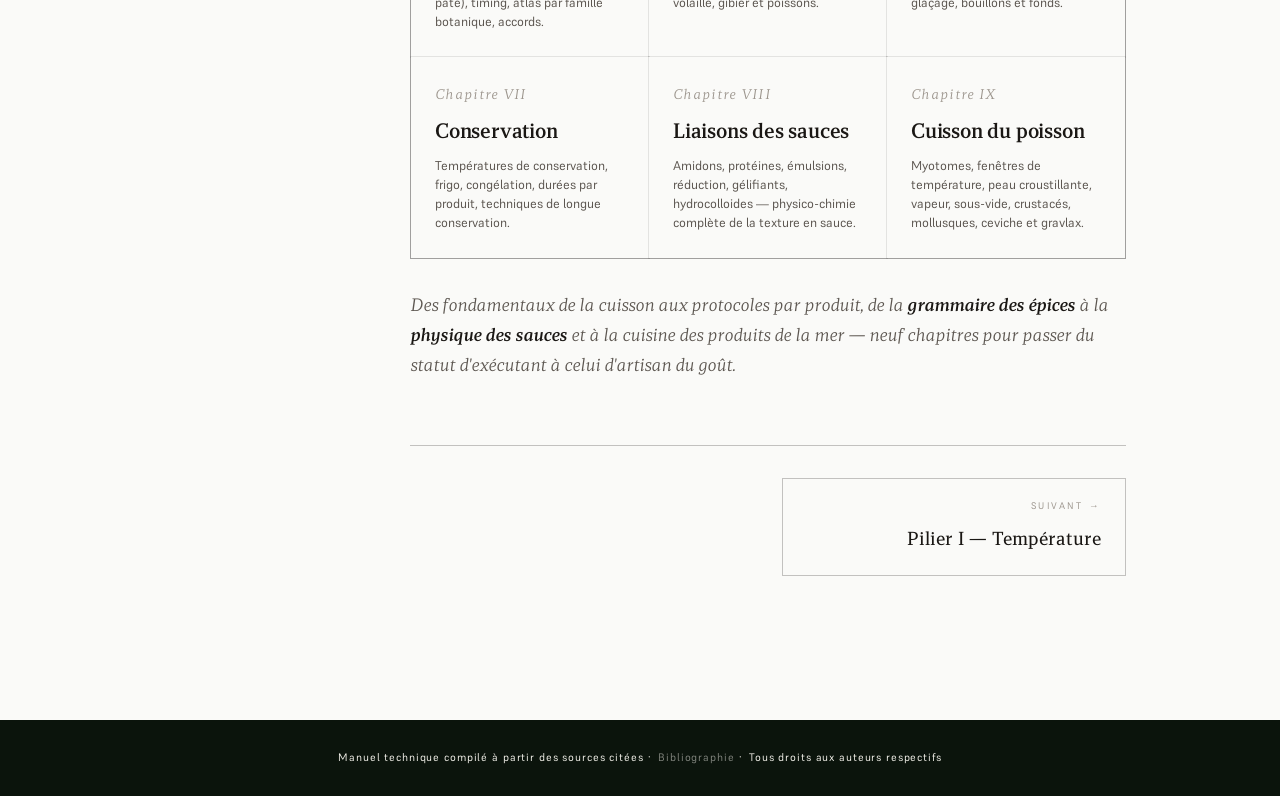
==== commit 4f2edf9a: "Logo chef, renommage Manuel de cuisine, reformulation intro - Remplacement du M par l'icône toque/co" ====
--- a/index.html
+++ b/index.html
@@ -3,17 +3,17 @@
 <head>
 <meta charset="UTF-8">
 <meta name="viewport" content="width=device-width, initial-scale=1.0">
-<title>Manuel — Accueil — Manuel de la cuisson</title>
+<title>Manuel — Accueil — Manuel de cuisine</title>
 <link rel="stylesheet" href="assets/style.css">
 
 <!-- PWA meta -->
 <link rel="manifest" href="manifest.json">
-<meta name="theme-color" content="#6B1F1F">
-<meta name="application-name" content="Manuel de la cuisson">
+<meta name="theme-color" content="#0B140C">
+<meta name="application-name" content="Manuel de cuisine">
 <meta name="apple-mobile-web-app-capable" content="yes">
 <meta name="mobile-web-app-capable" content="yes">
 <meta name="apple-mobile-web-app-status-bar-style" content="black-translucent">
-<meta name="apple-mobile-web-app-title" content="Cuisson">
+<meta name="apple-mobile-web-app-title" content="Cuisine">
 <link rel="apple-touch-icon" sizes="180x180" href="assets/apple-touch-icon.png">
 <link rel="icon" type="image/png" sizes="192x192" href="assets/icon-192.png">
 <link rel="icon" type="image/png" sizes="32x32" href="assets/favicon.png">
@@ -23,10 +23,10 @@
 
 <header class="site-header">
   <a class="brand" href="index.html">
-    <span class="brand-mark">M</span>
+    <img src="assets/chef-transparent.png" class="brand-mark" alt="">
     <span class="brand-text">
-      Les trois <em>piliers</em>
-      <small>Manuel de la cuisson</small>
+      Manuel de <em>cuisine</em>
+      <small>Technique &amp; maîtrise</small>
     </span>
   </a>
   <button class="menu-toggle" id="menuToggle" aria-label="Ouvrir le sommaire" aria-expanded="false" aria-controls="sidebar">☰</button>
@@ -75,11 +75,11 @@
 
 <div class="page-hero">
   <div class="eyebrow">Manuel technique du cuisinier ambitieux</div>
-  <h1>Les trois piliers<br>de la <em>maîtrise</em> de la cuisson</h1>
-  <p class="subtitle">Température · Humidité · Inertie thermique — épices, viandes & légumes</p>
+  <h1>La <em>maîtrise</em><br>par la technique</h1>
+  <p class="subtitle">Cuisson · Produits · Épices · Sauces · Poissons · Conservation</p>
 </div>
 
-<p class="intro-lead">La cuisine n'est pas un art de l'à-peu-près. C'est une discipline scientifique au service du goût. Tout chef étoilé vous le dira&nbsp;: la différence entre un plat médiocre et un plat d'exception se mesure souvent en degrés Celsius et en minutes.</p>
+<p class="intro-lead">La cuisine n'est pas un art de l'à-peu-près. C'est une discipline qui récompense ceux qui comprennent ce qui se passe réellement dans la casserole — les mécanismes physiques et chimiques qui transforment un produit brut en quelque chose d'inoubliable.</p>
 
   <blockquote>
     Lorsqu'on décide de faire de la cuisine et que l'on aspire à devenir chef, on commence par les bases qui sont à la cuisine ce que le solfège est à la musique. Pour exercer sereinement cet art, il faut comprendre et connaître les produits, <strong>maîtriser les cuissons</strong>, les assaisonnements, appréhender les techniques. C'est un apprentissage perpétuel et le chef a le devoir de se remettre quotidiennement en question.
@@ -91,7 +91,7 @@
     <cite>Alain Ducasse, <em>Une vie de goûts et de passions</em></cite>
   </blockquote>
 
-  <p>Les trois piliers développés dans ce manuel — <strong>température</strong>, <strong>humidité</strong>, <strong>inertie thermique</strong> — sont les trois leviers physico-chimiques sur lesquels agit toute cuisson. Les maîtriser, c'est passer du statut d'exécutant à celui d'artisan du goût.</p>
+  <p>Ce manuel est une boîte à outils pour cuisiniers ambitieux. Chaque chapitre décompose un domaine — la cuisson, les produits, les épices, les sauces, la mer — à travers sa physique et sa chimie, puis traduit cette science en protocoles utilisables au quotidien.</p>
 
 <div class="home-grid">
   <a class="home-card" href="pilier-1-temperature.html">
@@ -141,7 +141,7 @@
   </a>
 </div>
 
-<p style="margin-top:2rem;font-style:italic;color:var(--ink-soft);font-size:1.05rem">Les trois piliers gouvernent la <strong>texture</strong> et la <strong>jutosité</strong> du produit. Le chapitre IV traite de la <strong>grammaire des épices</strong> — quatrième axe de maîtrise, celui du goût pur. Les chapitres V et VI rassemblent les <strong>protocoles pratiques</strong> par produit.</p>
+<p style="margin-top:2rem;font-style:italic;color:var(--ink-soft);font-size:1.05rem">Des fondamentaux de la cuisson aux protocoles par produit, de la <strong>grammaire des épices</strong> à la <strong>physique des sauces</strong> et à la cuisine des produits de la mer — neuf chapitres pour passer du statut d'exécutant à celui d'artisan du goût.</p>
 
 <nav class="pager" aria-label="Pagination">
   <span></span>
--- a/assets/style.css
+++ b/assets/style.css
@@ -153,15 +153,11 @@
 }
 
 header.site-header .brand-mark {
-  width: 30px; height: 30px;
-  display: flex; align-items: center; justify-content: center;
-  border: 1px solid rgba(244,242,235,0.30);
-  font-family: 'Recia', serif;
-  font-weight: 600;
-  font-style: italic;
-  font-size: 1.15rem;
-  line-height: 1;
-  color: var(--cream);
+  width: 28px; height: 28px;
+  display: block;
+  object-fit: contain;
+  filter: brightness(0) invert(1);
+  opacity: 0.88;
 }
 
 header.site-header .brand-text {
